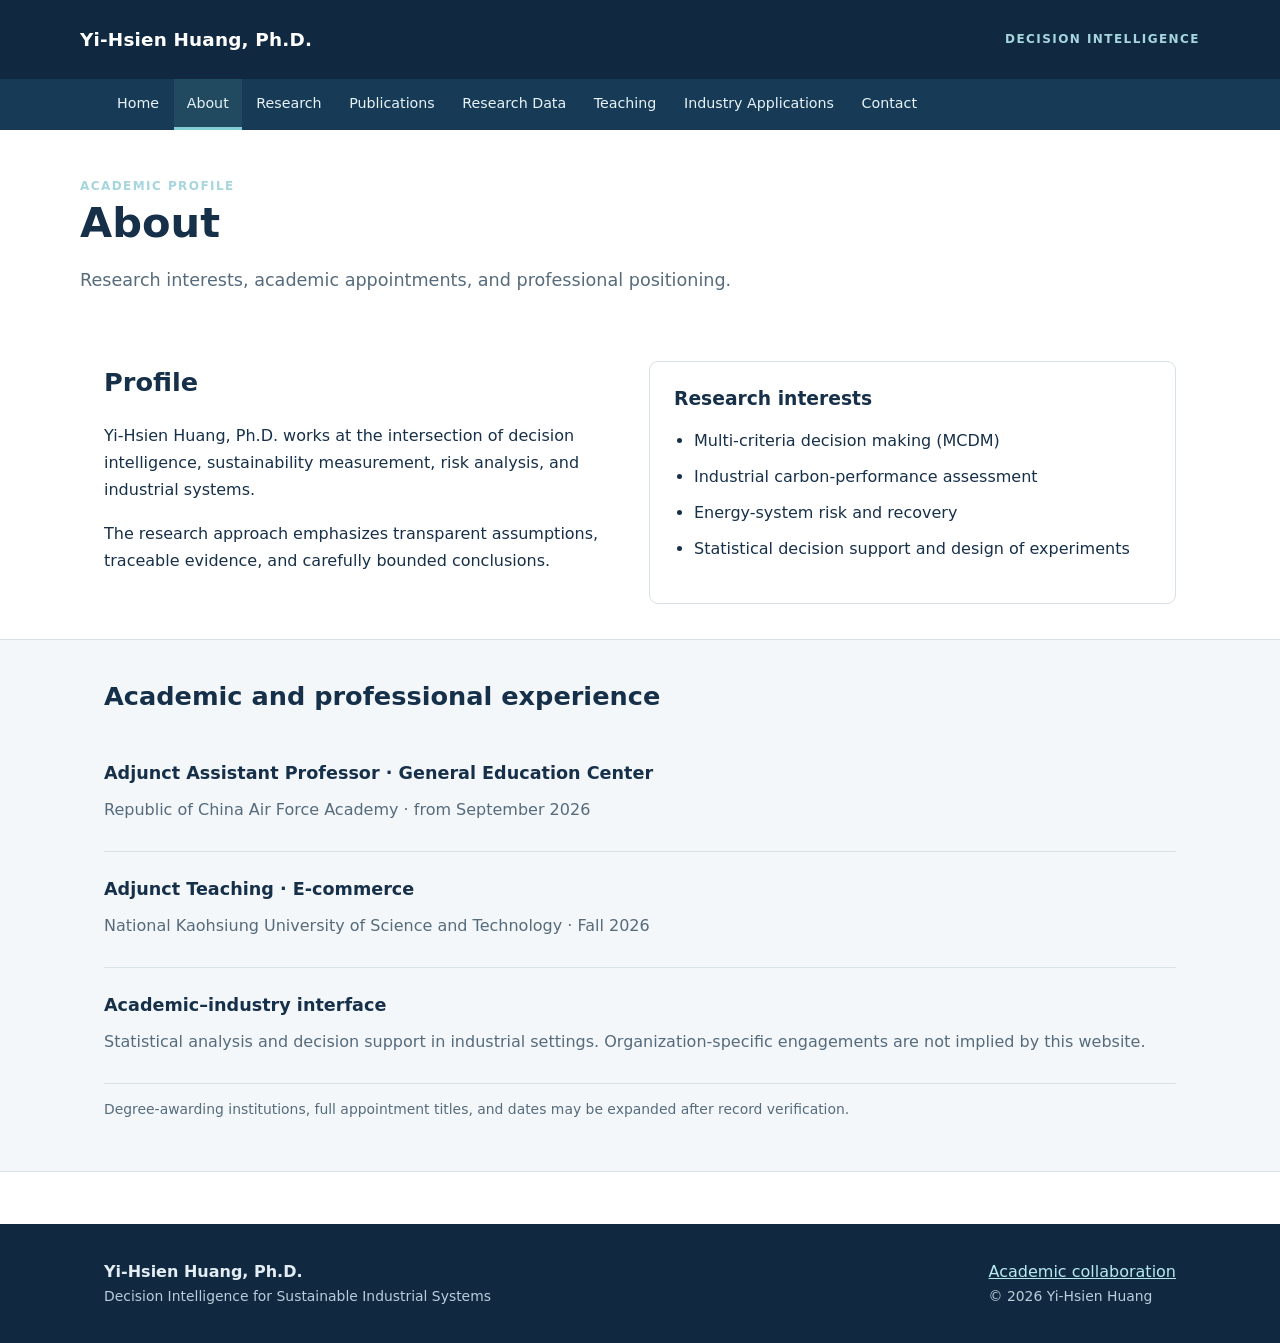
==== about.html @ 8a008fc5 "Upgrade academic website to V2.0" ====
<!doctype html><html lang="en"><head><meta charset="utf-8"><meta name="viewport" content="width=device-width,initial-scale=1"><meta name="description" content="Research interests, academic appointments, and professional positioning."><meta name="author" content="Yi-Hsien Huang"><meta name="color-scheme" content="light"><title>About | Yi-Hsien Huang, Ph.D.</title><link rel="canonical" href="https://huang4343.github.io/about.html"><link rel="stylesheet" href="assets/style.css"><script src="assets/site.js" defer></script></head><body><a class="skip" href="#main">Skip to content</a><header class="site-header"><div class="container header-top"><a class="brand" href="index.html">Yi-Hsien Huang, Ph.D.</a><span class="eyebrow">Decision Intelligence</span></div><nav class="site-nav" aria-label="Main navigation"><div class="container nav-inner"><a href="index.html" >Home</a><a href="about.html" aria-current="page">About</a><a href="research.html" >Research</a><a href="publications.html" >Publications</a><a href="data.html" >Research Data</a><a href="teaching.html" >Teaching</a><a href="industry.html" >Industry Applications</a><a href="contact.html" >Contact</a></div></nav></header><main id="main"><div class="container page-intro"><div class="eyebrow">Academic profile</div><h1>About</h1><p class="lede">Research interests, academic appointments, and professional positioning.</p></div><section class="section"><div class="container"><div class="grid two"><div><h2>Profile</h2><p>Yi-Hsien Huang, Ph.D. works at the intersection of decision intelligence, sustainability measurement, risk analysis, and industrial systems.</p><p>The research approach emphasizes transparent assumptions, traceable evidence, and carefully bounded conclusions.</p></div><div class="card"><h3>Research interests</h3><ul class="list-clean"><li>Multi-criteria decision making (MCDM)</li><li>Industrial carbon-performance assessment</li><li>Energy-system risk and recovery</li><li>Statistical decision support and design of experiments</li></ul></div></div></div></section><section class="section band"><div class="container"><h2>Academic and professional experience</h2><div class="entry"><h3>Adjunct Assistant Professor · General Education Center</h3><p>Republic of China Air Force Academy · from September 2026</p></div><div class="entry"><h3>Adjunct Teaching · E-commerce</h3><p>National Kaohsiung University of Science and Technology · Fall 2026</p></div><div class="entry"><h3>Academic–industry interface</h3><p>Statistical analysis and decision support in industrial settings. Organization-specific engagements are not implied by this website.</p></div><p class="small">Degree-awarding institutions, full appointment titles, and dates may be expanded after record verification.</p></div></section></main><footer class="footer"><div class="container footer-row"><div><strong>Yi-Hsien Huang, Ph.D.</strong><div class="small">Decision Intelligence for Sustainable Industrial Systems</div></div><div><a href="contact.html">Academic collaboration</a><div class="small">© <span data-year>2026</span> Yi-Hsien Huang</div></div></div></footer></body></html>
---- assets/style.css ----
:root{--ink:#17304a;--muted:#566b7c;--navy:#102941;--accent:#087c8c;--border:#d7e1e8;--paper:#fff;--soft:#f3f7fa;--focus:#ffbf47}*{box-sizing:border-box}html{scroll-behavior:smooth}body{margin:0;font:16px/1.7 system-ui,-apple-system,"Segoe UI",Arial,sans-serif;color:var(--ink);background:var(--paper)}a{color:#086879}a:hover{text-decoration-thickness:2px}a:focus-visible,button:focus-visible{outline:3px solid var(--focus);outline-offset:3px}.skip{position:absolute;left:-999px;top:10px;background:#fff;padding:.6rem;z-index:9}.skip:focus{left:10px}.container{max-width:1120px;margin:auto;padding:0 24px}.site-header{background:var(--navy);color:white}.header-top{display:flex;justify-content:space-between;align-items:center;gap:1rem;padding:24px 0}.brand{font-weight:750;letter-spacing:.01em;color:#fff;text-decoration:none;font-size:1.15rem}.eyebrow{color:#a6d6dd;letter-spacing:.12em;text-transform:uppercase;font-size:.75rem;font-weight:750}.site-nav{background:#173b56}.nav-inner{display:flex;gap:.1rem;flex-wrap:wrap}.site-nav a{display:inline-block;color:#e8f3f8;text-decoration:none;padding:12px 13px;font-size:.89rem;border-bottom:3px solid transparent}.site-nav a:hover,.site-nav a[aria-current=page]{border-bottom-color:#82ced2;background:#214960}.hero{background:linear-gradient(115deg,#102941,#1c4762);color:#fff;padding:72px 0 68px}.hero h1{font-size:clamp(2rem,4.2vw,3.6rem);line-height:1.14;margin:12px 0 22px;max-width:820px}.hero p{max-width:700px;color:#d5e7f1;font-size:1.16rem}.btn{display:inline-block;background:#fff;color:#10364a;border-radius:5px;padding:10px 17px;font-weight:700;text-decoration:none;margin:14px 10px 0 0}.btn.alt{background:transparent;border:1px solid #b2d4de;color:#fff}.page-intro{padding:46px 0 12px}.page-intro h1{font-size:clamp(1.9rem,3.6vw,2.6rem);line-height:1.24;margin:0 0 10px}.lede{font-size:1.1rem;color:var(--muted);max-width:800px}main{min-height:56vh}.section{padding:35px 0}.section h2{font-size:1.6rem;margin:0 0 18px}.grid{display:grid;grid-template-columns:repeat(3,minmax(0,1fr));gap:18px}.grid.two{grid-template-columns:repeat(2,minmax(0,1fr))}.card{border:1px solid var(--border);border-radius:9px;padding:24px;background:#fff}.card h3{margin:0 0 10px;line-height:1.35}.card p{margin:.4rem 0;color:var(--muted)}.tag{display:inline-block;background:#e8f3f5;color:#195566;border-radius:99px;padding:3px 10px;font-size:.76rem;font-weight:700;margin:5px 5px 5px 0}.note{padding:18px 22px;background:var(--soft);border-left:4px solid var(--accent);margin:20px 0}.band{background:var(--soft);border-top:1px solid var(--border);border-bottom:1px solid var(--border)}.entry{border-bottom:1px solid var(--border);padding:23px 0}.entry:first-child{padding-top:0}.entry h3{margin:0 0 7px;font-size:1.1rem}.entry p{margin:5px 0;color:var(--muted)}.meta{font-size:.91rem;color:var(--muted)}.list-clean{padding-left:20px}.list-clean li{margin-bottom:9px}.footer{background:var(--navy);color:#e3edf3;padding:34px 0;margin-top:52px}.footer a{color:#b6e9ee}.footer-row{display:flex;justify-content:space-between;gap:20px;flex-wrap:wrap}.small{font-size:.87rem;color:var(--muted)}.footer .small{color:#b9cedb}.pill{display:inline-block;font-size:.75rem;text-transform:uppercase;letter-spacing:.05em;color:#266173;border:1px solid #a4cbd1;padding:2px 8px;border-radius:5px;margin-bottom:8px}.filters{display:flex;flex-wrap:wrap;gap:8px;margin:15px 0 25px}.filters button{border:1px solid #b7c9d1;background:#fff;color:#16435c;border-radius:6px;padding:8px 14px;cursor:pointer;font:inherit}.filters button[aria-pressed=true]{background:#153e55;color:#fff}.muted{color:var(--muted)}@media(max-width:800px){.grid,.grid.two{grid-template-columns:1fr 1fr}.hero{padding:45px 0}}@media(max-width:600px){.grid,.grid.two{grid-template-columns:1fr}.container{padding:0 18px}.site-nav a{padding:10px 9px;font-size:.83rem}.header-top{padding:18px 0}.section{padding:27px 0}.card{padding:19px}}
@media(prefers-reduced-motion:reduce){html{scroll-behavior:auto}}
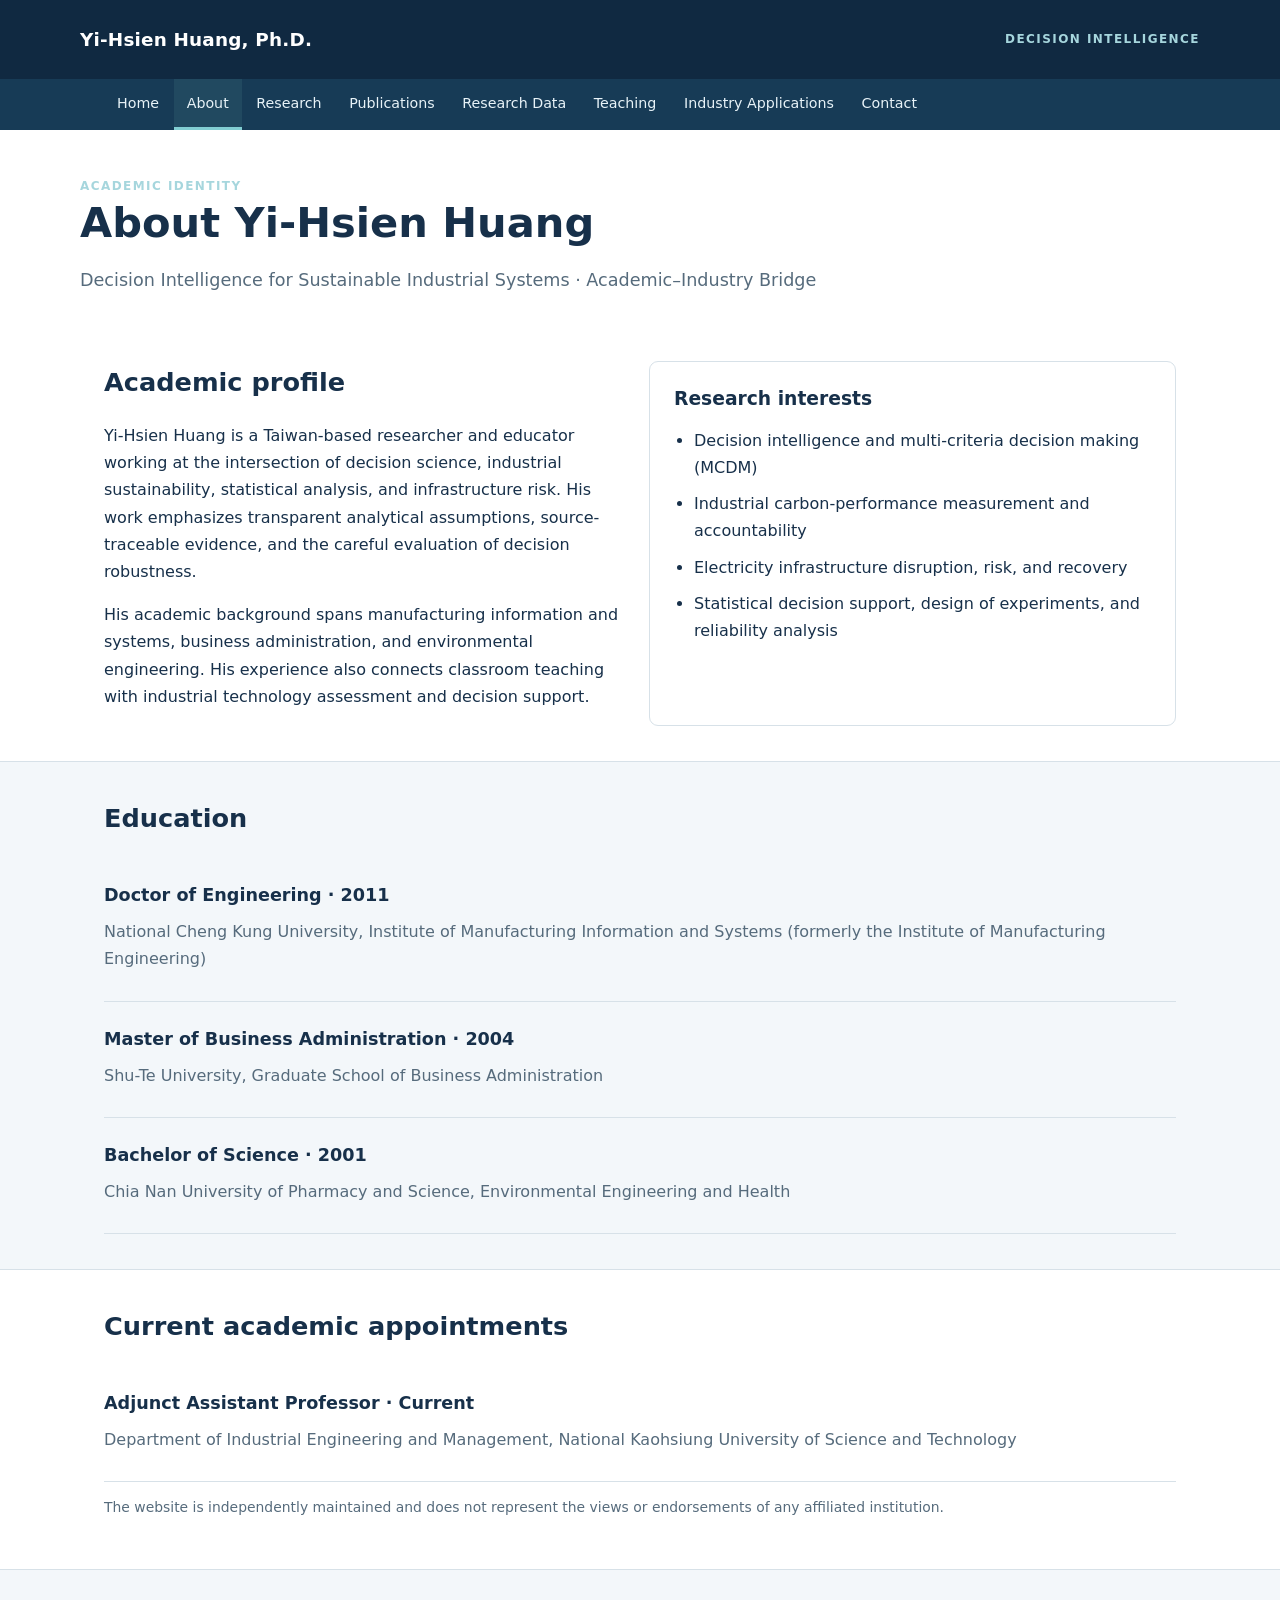
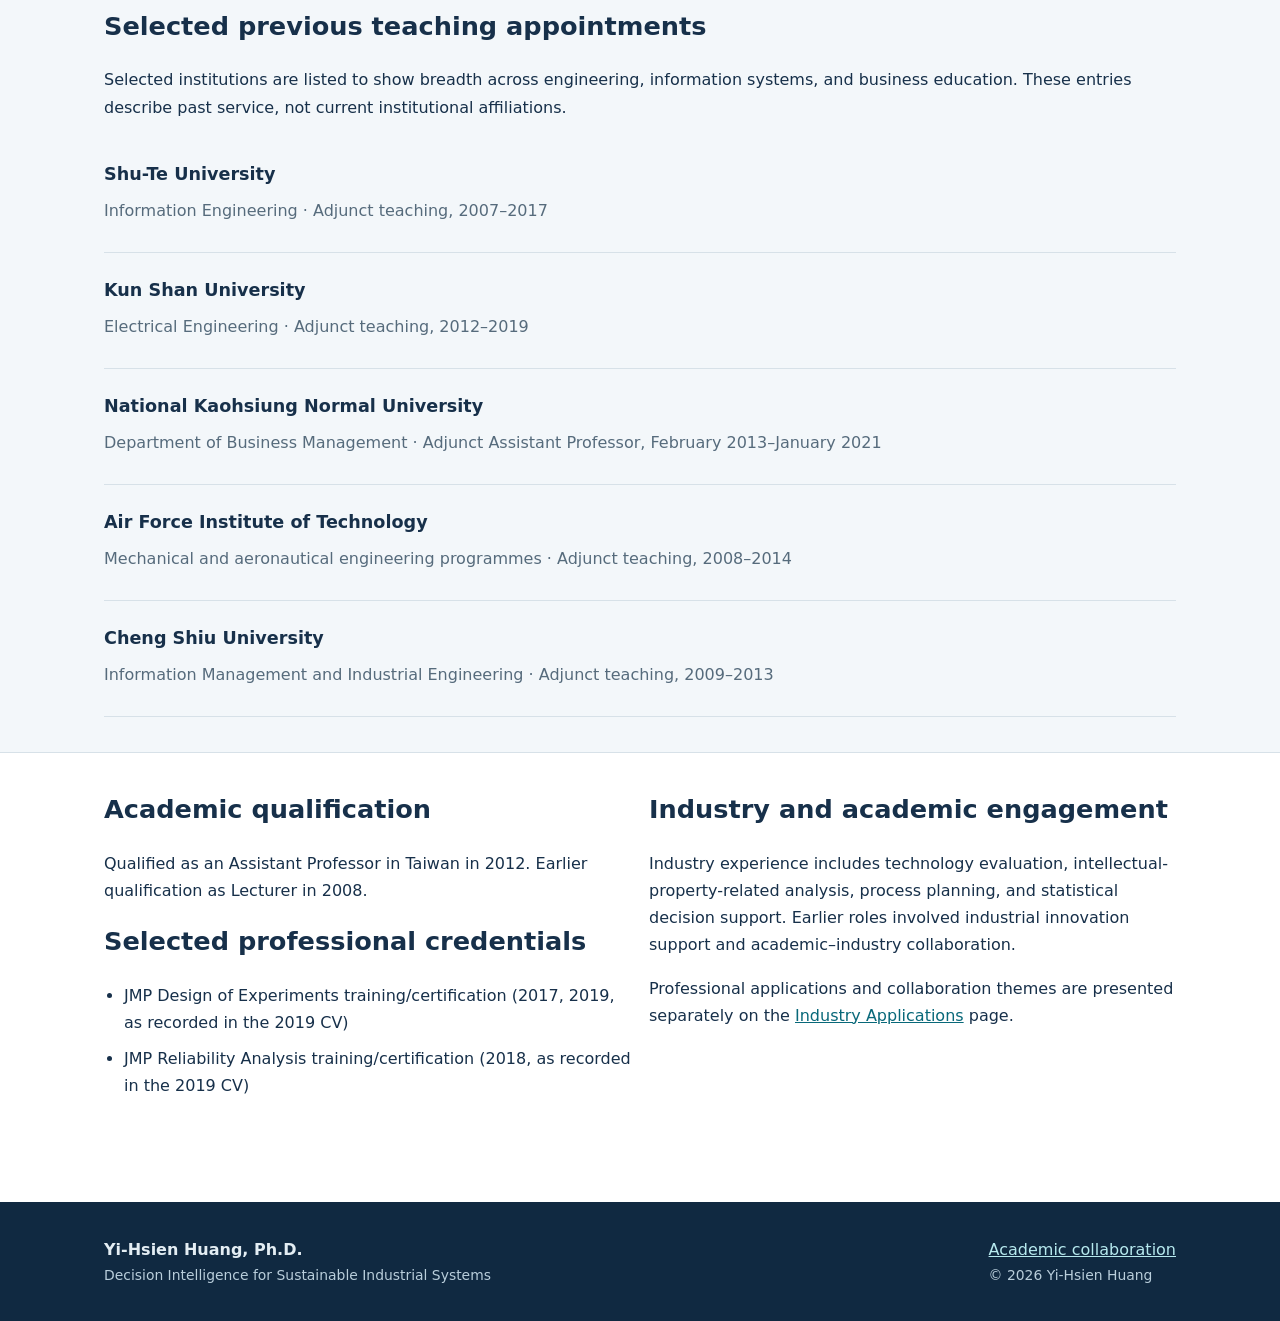
==== commit 98e087c7: "Update academic profile and teaching V2.1A" ====
--- a/about.html
+++ b/about.html
@@ -1 +1,52 @@
-<!doctype html><html lang="en"><head><meta charset="utf-8"><meta name="viewport" content="width=device-width,initial-scale=1"><meta name="description" content="Research interests, academic appointments, and professional positioning."><meta name="author" content="Yi-Hsien Huang"><meta name="color-scheme" content="light"><title>About | Yi-Hsien Huang, Ph.D.</title><link rel="canonical" href="https://huang4343.github.io/about.html"><link rel="stylesheet" href="assets/style.css"><script src="assets/site.js" defer></script></head><body><a class="skip" href="#main">Skip to content</a><header class="site-header"><div class="container header-top"><a class="brand" href="index.html">Yi-Hsien Huang, Ph.D.</a><span class="eyebrow">Decision Intelligence</span></div><nav class="site-nav" aria-label="Main navigation"><div class="container nav-inner"><a href="index.html" >Home</a><a href="about.html" aria-current="page">About</a><a href="research.html" >Research</a><a href="publications.html" >Publications</a><a href="data.html" >Research Data</a><a href="teaching.html" >Teaching</a><a href="industry.html" >Industry Applications</a><a href="contact.html" >Contact</a></div></nav></header><main id="main"><div class="container page-intro"><div class="eyebrow">Academic profile</div><h1>About</h1><p class="lede">Research interests, academic appointments, and professional positioning.</p></div><section class="section"><div class="container"><div class="grid two"><div><h2>Profile</h2><p>Yi-Hsien Huang, Ph.D. works at the intersection of decision intelligence, sustainability measurement, risk analysis, and industrial systems.</p><p>The research approach emphasizes transparent assumptions, traceable evidence, and carefully bounded conclusions.</p></div><div class="card"><h3>Research interests</h3><ul class="list-clean"><li>Multi-criteria decision making (MCDM)</li><li>Industrial carbon-performance assessment</li><li>Energy-system risk and recovery</li><li>Statistical decision support and design of experiments</li></ul></div></div></div></section><section class="section band"><div class="container"><h2>Academic and professional experience</h2><div class="entry"><h3>Adjunct Assistant Professor · General Education Center</h3><p>Republic of China Air Force Academy · from September 2026</p></div><div class="entry"><h3>Adjunct Teaching · E-commerce</h3><p>National Kaohsiung University of Science and Technology · Fall 2026</p></div><div class="entry"><h3>Academic–industry interface</h3><p>Statistical analysis and decision support in industrial settings. Organization-specific engagements are not implied by this website.</p></div><p class="small">Degree-awarding institutions, full appointment titles, and dates may be expanded after record verification.</p></div></section></main><footer class="footer"><div class="container footer-row"><div><strong>Yi-Hsien Huang, Ph.D.</strong><div class="small">Decision Intelligence for Sustainable Industrial Systems</div></div><div><a href="contact.html">Academic collaboration</a><div class="small">© <span data-year>2026</span> Yi-Hsien Huang</div></div></div></footer></body></html>+<!doctype html>
+<html lang="en">
+<head>
+<meta charset="utf-8"><meta name="viewport" content="width=device-width, initial-scale=1">
+<meta name="description" content="Yi-Hsien Huang, Ph.D.: academic identity, education, selected teaching appointments, and industry-connected decision research.">
+<meta name="author" content="Yi-Hsien Huang"><meta name="color-scheme" content="light">
+<title>About | Yi-Hsien Huang, Ph.D.</title>
+<link rel="canonical" href="https://huang4343.github.io/about.html">
+<link rel="stylesheet" href="assets/style.css"><script src="assets/site.js" defer></script>
+</head>
+<body>
+<a class="skip" href="#main">Skip to content</a>
+<header class="site-header"><div class="container header-top"><a class="brand" href="index.html">Yi-Hsien Huang, Ph.D.</a><span class="eyebrow">Decision Intelligence</span></div>
+<nav class="site-nav" aria-label="Main navigation"><div class="container nav-inner">
+<a href="index.html">Home</a><a href="about.html" aria-current="page">About</a><a href="research.html">Research</a><a href="publications.html">Publications</a><a href="data.html">Research Data</a><a href="teaching.html">Teaching</a><a href="industry.html">Industry Applications</a><a href="contact.html">Contact</a>
+</div></nav></header>
+<main id="main">
+<div class="container page-intro"><div class="eyebrow">Academic identity</div><h1>About Yi-Hsien Huang</h1><p class="lede">Decision Intelligence for Sustainable Industrial Systems · Academic–Industry Bridge</p></div>
+<section class="section"><div class="container grid two"><div>
+<h2>Academic profile</h2>
+<p>Yi-Hsien Huang is a Taiwan-based researcher and educator working at the intersection of decision science, industrial sustainability, statistical analysis, and infrastructure risk. His work emphasizes transparent analytical assumptions, source-traceable evidence, and the careful evaluation of decision robustness.</p>
+<p>His academic background spans manufacturing information and systems, business administration, and environmental engineering. His experience also connects classroom teaching with industrial technology assessment and decision support.</p>
+</div><div class="card"><h3>Research interests</h3><ul class="list-clean">
+<li>Decision intelligence and multi-criteria decision making (MCDM)</li>
+<li>Industrial carbon-performance measurement and accountability</li>
+<li>Electricity infrastructure disruption, risk, and recovery</li>
+<li>Statistical decision support, design of experiments, and reliability analysis</li>
+</ul></div></div></section>
+<section class="section band"><div class="container"><h2>Education</h2>
+<div class="entry"><h3>Doctor of Engineering · 2011</h3><p>National Cheng Kung University, Institute of Manufacturing Information and Systems (formerly the Institute of Manufacturing Engineering)</p></div>
+<div class="entry"><h3>Master of Business Administration · 2004</h3><p>Shu-Te University, Graduate School of Business Administration</p></div>
+<div class="entry"><h3>Bachelor of Science · 2001</h3><p>Chia Nan University of Pharmacy and Science, Environmental Engineering and Health</p></div>
+</div></section>
+<section class="section"><div class="container"><h2>Current academic appointments</h2>
+<div class="entry"><h3>Adjunct Assistant Professor · Current</h3><p>Department of Industrial Engineering and Management, National Kaohsiung University of Science and Technology</p></div>
+<p class="small">The website is independently maintained and does not represent the views or endorsements of any affiliated institution.</p>
+</div></section>
+<section class="section band"><div class="container"><h2>Selected previous teaching appointments</h2>
+<p>Selected institutions are listed to show breadth across engineering, information systems, and business education. These entries describe past service, not current institutional affiliations.</p>
+<div class="entry"><h3>Shu-Te University</h3><p>Information Engineering · Adjunct teaching, 2007–2017</p></div>
+<div class="entry"><h3>Kun Shan University</h3><p>Electrical Engineering · Adjunct teaching, 2012–2019</p></div>
+<div class="entry"><h3>National Kaohsiung Normal University</h3><p>Department of Business Management · Adjunct Assistant Professor, February 2013–January 2021</p></div>
+<div class="entry"><h3>Air Force Institute of Technology</h3><p>Mechanical and aeronautical engineering programmes · Adjunct teaching, 2008–2014</p></div>
+<div class="entry"><h3>Cheng Shiu University</h3><p>Information Management and Industrial Engineering · Adjunct teaching, 2009–2013</p></div>
+</div></section>
+<section class="section"><div class="container grid two"><div>
+<h2>Academic qualification</h2><p>Qualified as an Assistant Professor in Taiwan in 2012. Earlier qualification as Lecturer in 2008.</p>
+<h2>Selected professional credentials</h2><ul class="list-clean"><li>JMP Design of Experiments training/certification (2017, 2019, as recorded in the 2019 CV)</li><li>JMP Reliability Analysis training/certification (2018, as recorded in the 2019 CV)</li></ul>
+</div><div><h2>Industry and academic engagement</h2><p>Industry experience includes technology evaluation, intellectual-property-related analysis, process planning, and statistical decision support. Earlier roles involved industrial innovation support and academic–industry collaboration.</p><p>Professional applications and collaboration themes are presented separately on the <a href="industry.html">Industry Applications</a> page.</p></div></div></section>
+</main>
+<footer class="footer"><div class="container footer-row"><div><strong>Yi-Hsien Huang, Ph.D.</strong><div class="small">Decision Intelligence for Sustainable Industrial Systems</div></div><div><a href="contact.html">Academic collaboration</a><div class="small">© <span data-year>2026</span> Yi-Hsien Huang</div></div></div></footer>
+</body></html>
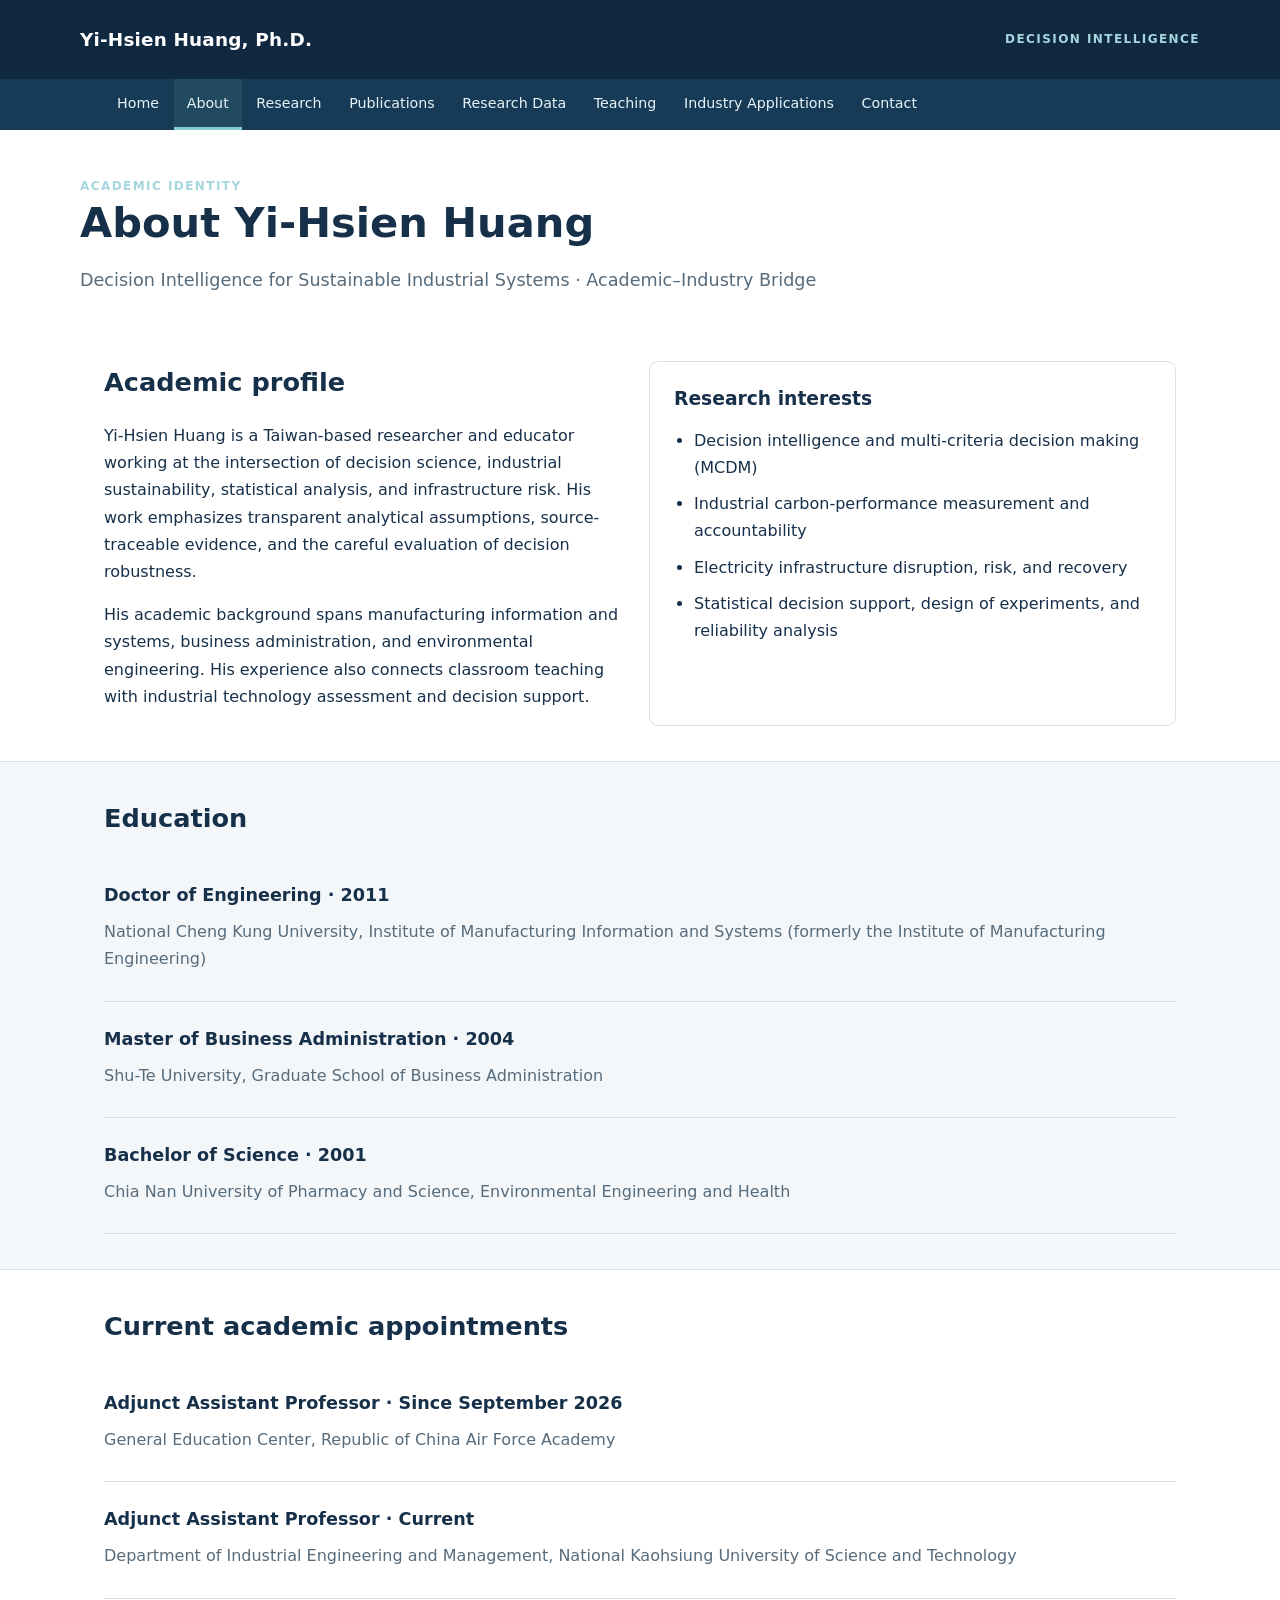
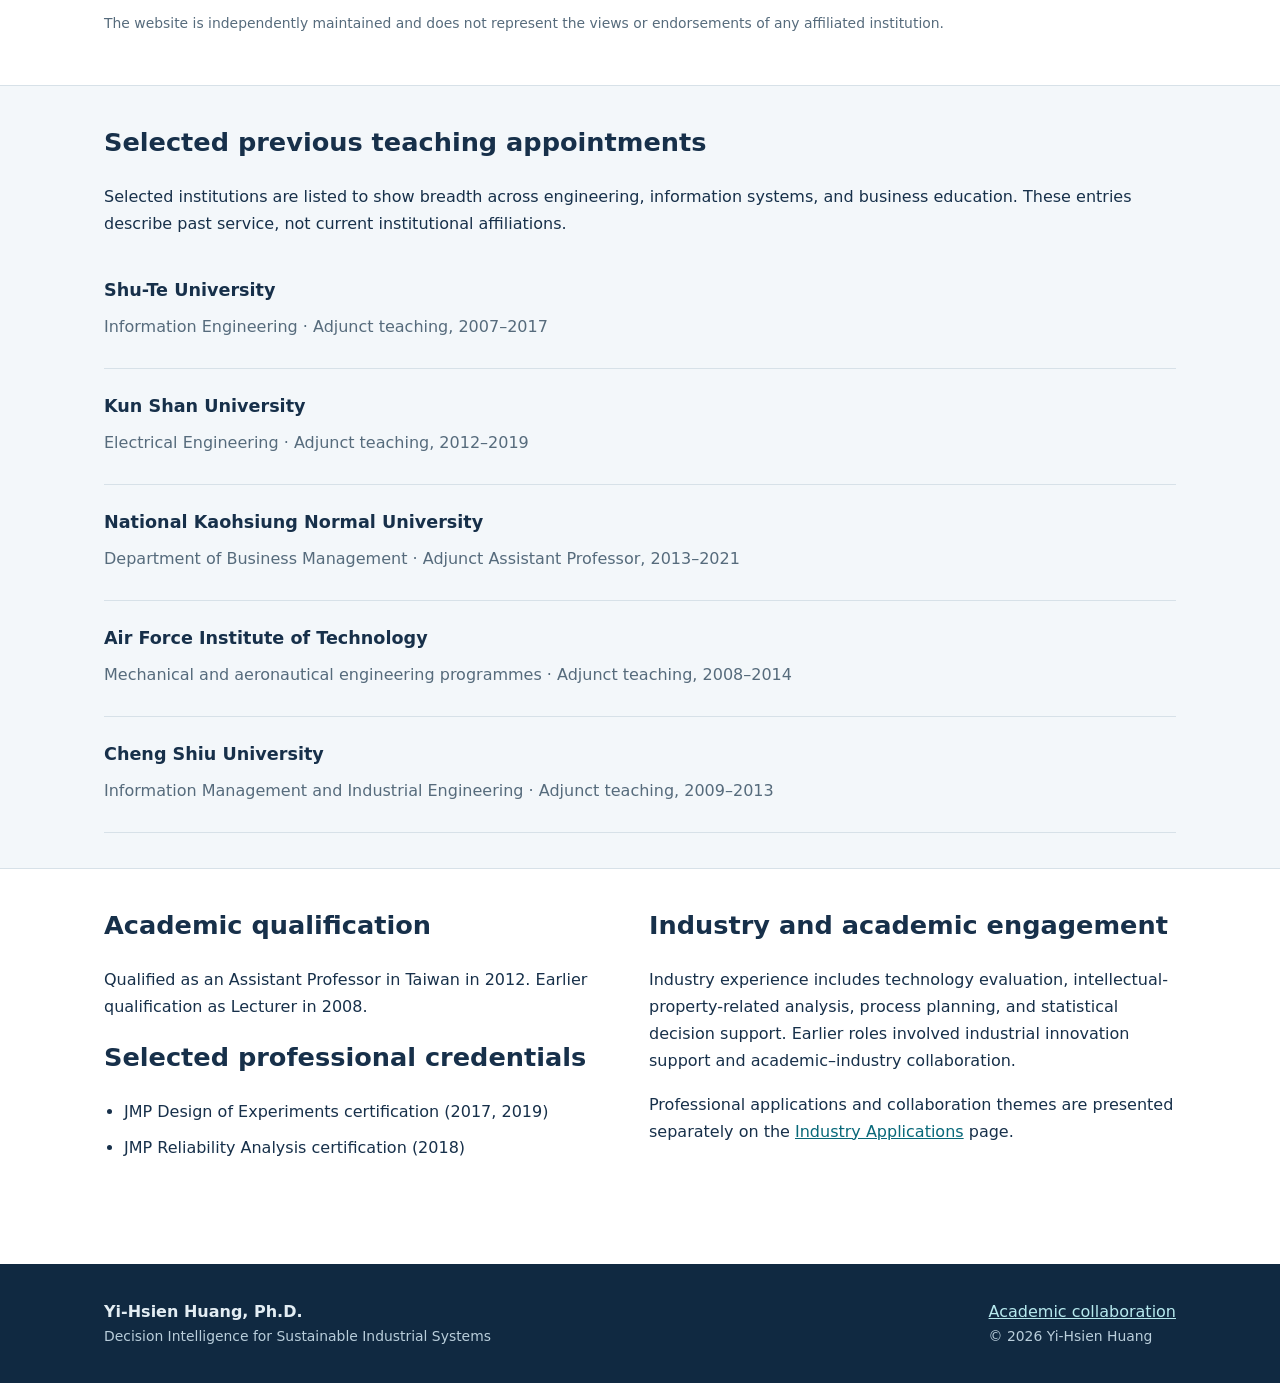
==== commit 6c2d63c6: "Refine academic profile and credentials" ====
--- a/about.html
+++ b/about.html
@@ -32,6 +32,7 @@
 <div class="entry"><h3>Bachelor of Science · 2001</h3><p>Chia Nan University of Pharmacy and Science, Environmental Engineering and Health</p></div>
 </div></section>
 <section class="section"><div class="container"><h2>Current academic appointments</h2>
+<div class="entry"><h3>Adjunct Assistant Professor · Since September 2026</h3><p>General Education Center, Republic of China Air Force Academy</p></div>
 <div class="entry"><h3>Adjunct Assistant Professor · Current</h3><p>Department of Industrial Engineering and Management, National Kaohsiung University of Science and Technology</p></div>
 <p class="small">The website is independently maintained and does not represent the views or endorsements of any affiliated institution.</p>
 </div></section>
@@ -39,13 +40,13 @@
 <p>Selected institutions are listed to show breadth across engineering, information systems, and business education. These entries describe past service, not current institutional affiliations.</p>
 <div class="entry"><h3>Shu-Te University</h3><p>Information Engineering · Adjunct teaching, 2007–2017</p></div>
 <div class="entry"><h3>Kun Shan University</h3><p>Electrical Engineering · Adjunct teaching, 2012–2019</p></div>
-<div class="entry"><h3>National Kaohsiung Normal University</h3><p>Department of Business Management · Adjunct Assistant Professor, February 2013–January 2021</p></div>
+<div class="entry"><h3>National Kaohsiung Normal University</h3><p>Department of Business Management · Adjunct Assistant Professor, 2013–2021</p></div>
 <div class="entry"><h3>Air Force Institute of Technology</h3><p>Mechanical and aeronautical engineering programmes · Adjunct teaching, 2008–2014</p></div>
 <div class="entry"><h3>Cheng Shiu University</h3><p>Information Management and Industrial Engineering · Adjunct teaching, 2009–2013</p></div>
 </div></section>
 <section class="section"><div class="container grid two"><div>
 <h2>Academic qualification</h2><p>Qualified as an Assistant Professor in Taiwan in 2012. Earlier qualification as Lecturer in 2008.</p>
-<h2>Selected professional credentials</h2><ul class="list-clean"><li>JMP Design of Experiments training/certification (2017, 2019, as recorded in the 2019 CV)</li><li>JMP Reliability Analysis training/certification (2018, as recorded in the 2019 CV)</li></ul>
+<h2>Selected professional credentials</h2><ul class="list-clean"><li>JMP Design of Experiments certification (2017, 2019)</li><li>JMP Reliability Analysis certification (2018)</li></ul>
 </div><div><h2>Industry and academic engagement</h2><p>Industry experience includes technology evaluation, intellectual-property-related analysis, process planning, and statistical decision support. Earlier roles involved industrial innovation support and academic–industry collaboration.</p><p>Professional applications and collaboration themes are presented separately on the <a href="industry.html">Industry Applications</a> page.</p></div></div></section>
 </main>
 <footer class="footer"><div class="container footer-row"><div><strong>Yi-Hsien Huang, Ph.D.</strong><div class="small">Decision Intelligence for Sustainable Industrial Systems</div></div><div><a href="contact.html">Academic collaboration</a><div class="small">© <span data-year>2026</span> Yi-Hsien Huang</div></div></div></footer>
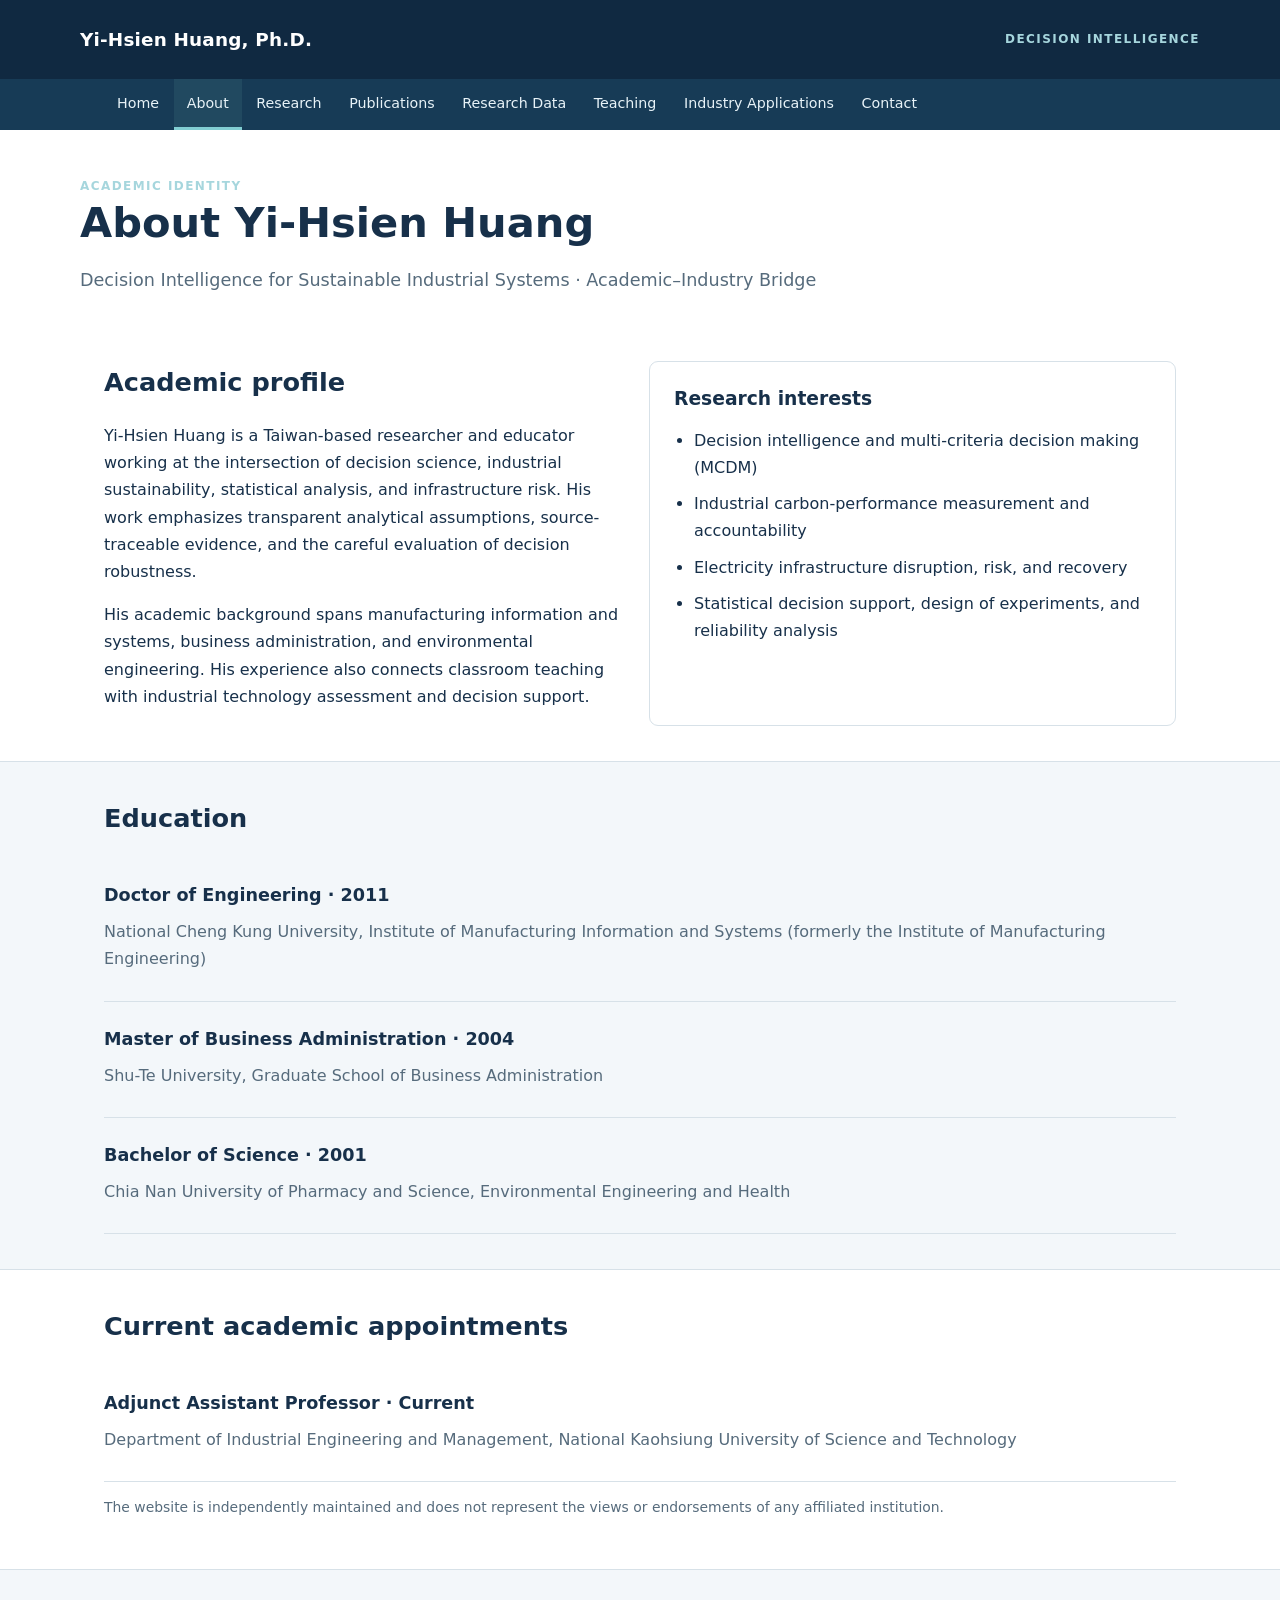
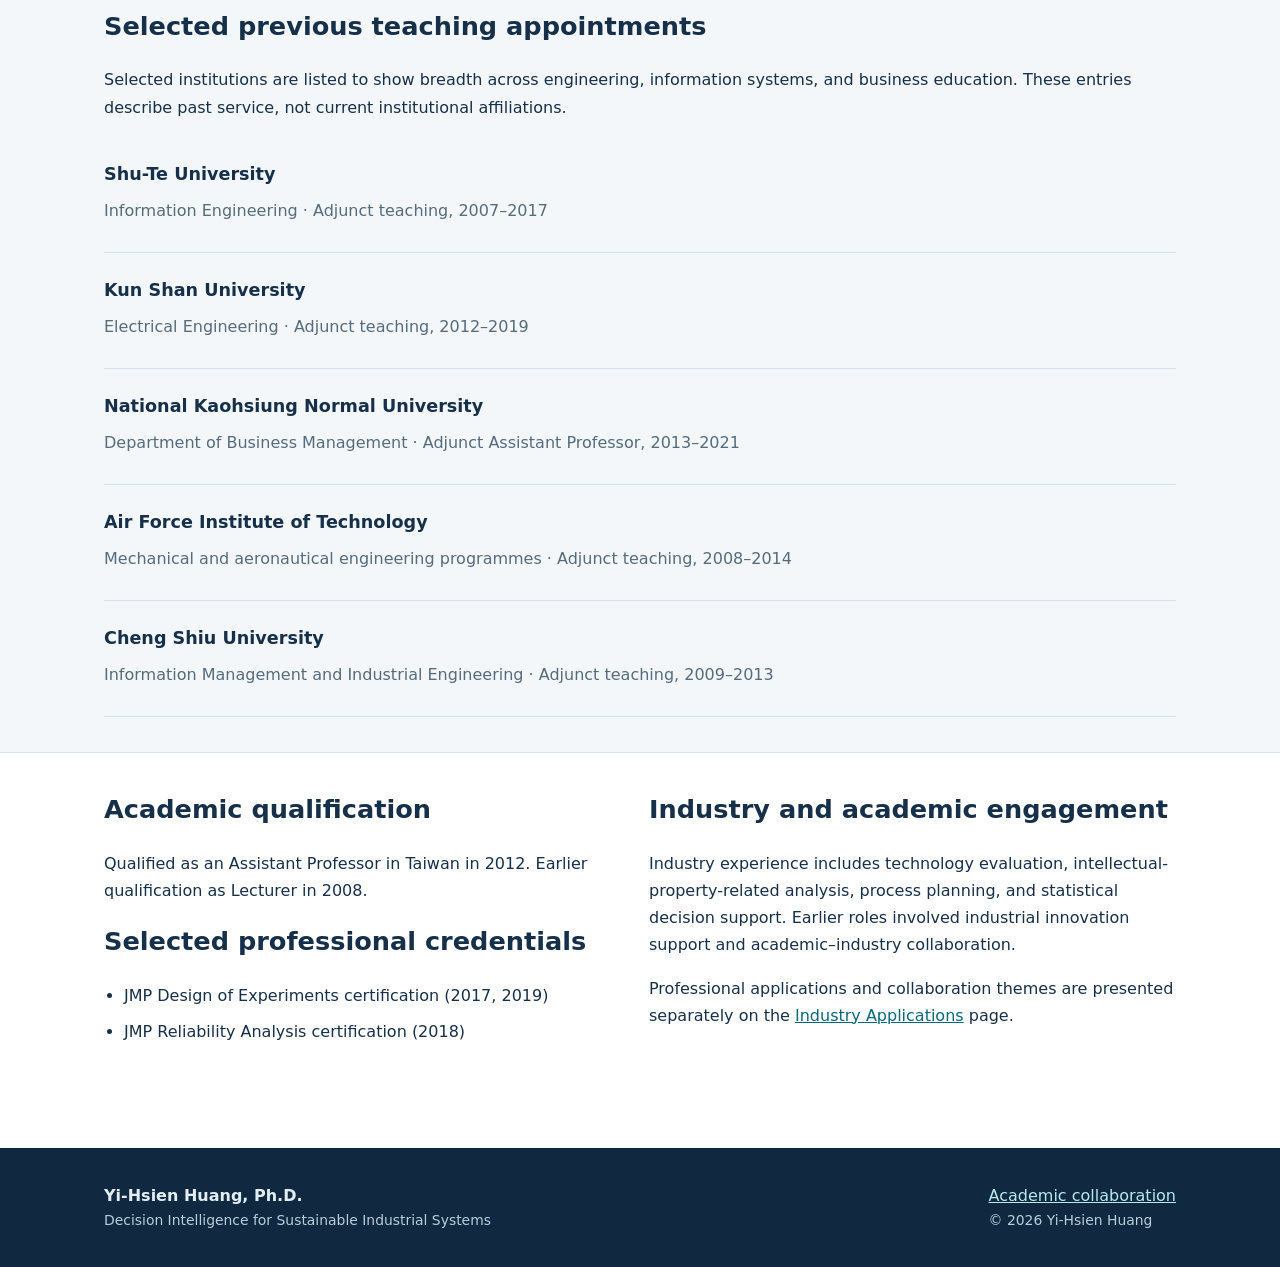
==== commit a0e4bd26: "Remove deferred academic appointment from About" ====
--- a/about.html
+++ b/about.html
@@ -32,7 +32,6 @@
 <div class="entry"><h3>Bachelor of Science · 2001</h3><p>Chia Nan University of Pharmacy and Science, Environmental Engineering and Health</p></div>
 </div></section>
 <section class="section"><div class="container"><h2>Current academic appointments</h2>
-<div class="entry"><h3>Adjunct Assistant Professor · Since September 2026</h3><p>General Education Center, Republic of China Air Force Academy</p></div>
 <div class="entry"><h3>Adjunct Assistant Professor · Current</h3><p>Department of Industrial Engineering and Management, National Kaohsiung University of Science and Technology</p></div>
 <p class="small">The website is independently maintained and does not represent the views or endorsements of any affiliated institution.</p>
 </div></section>
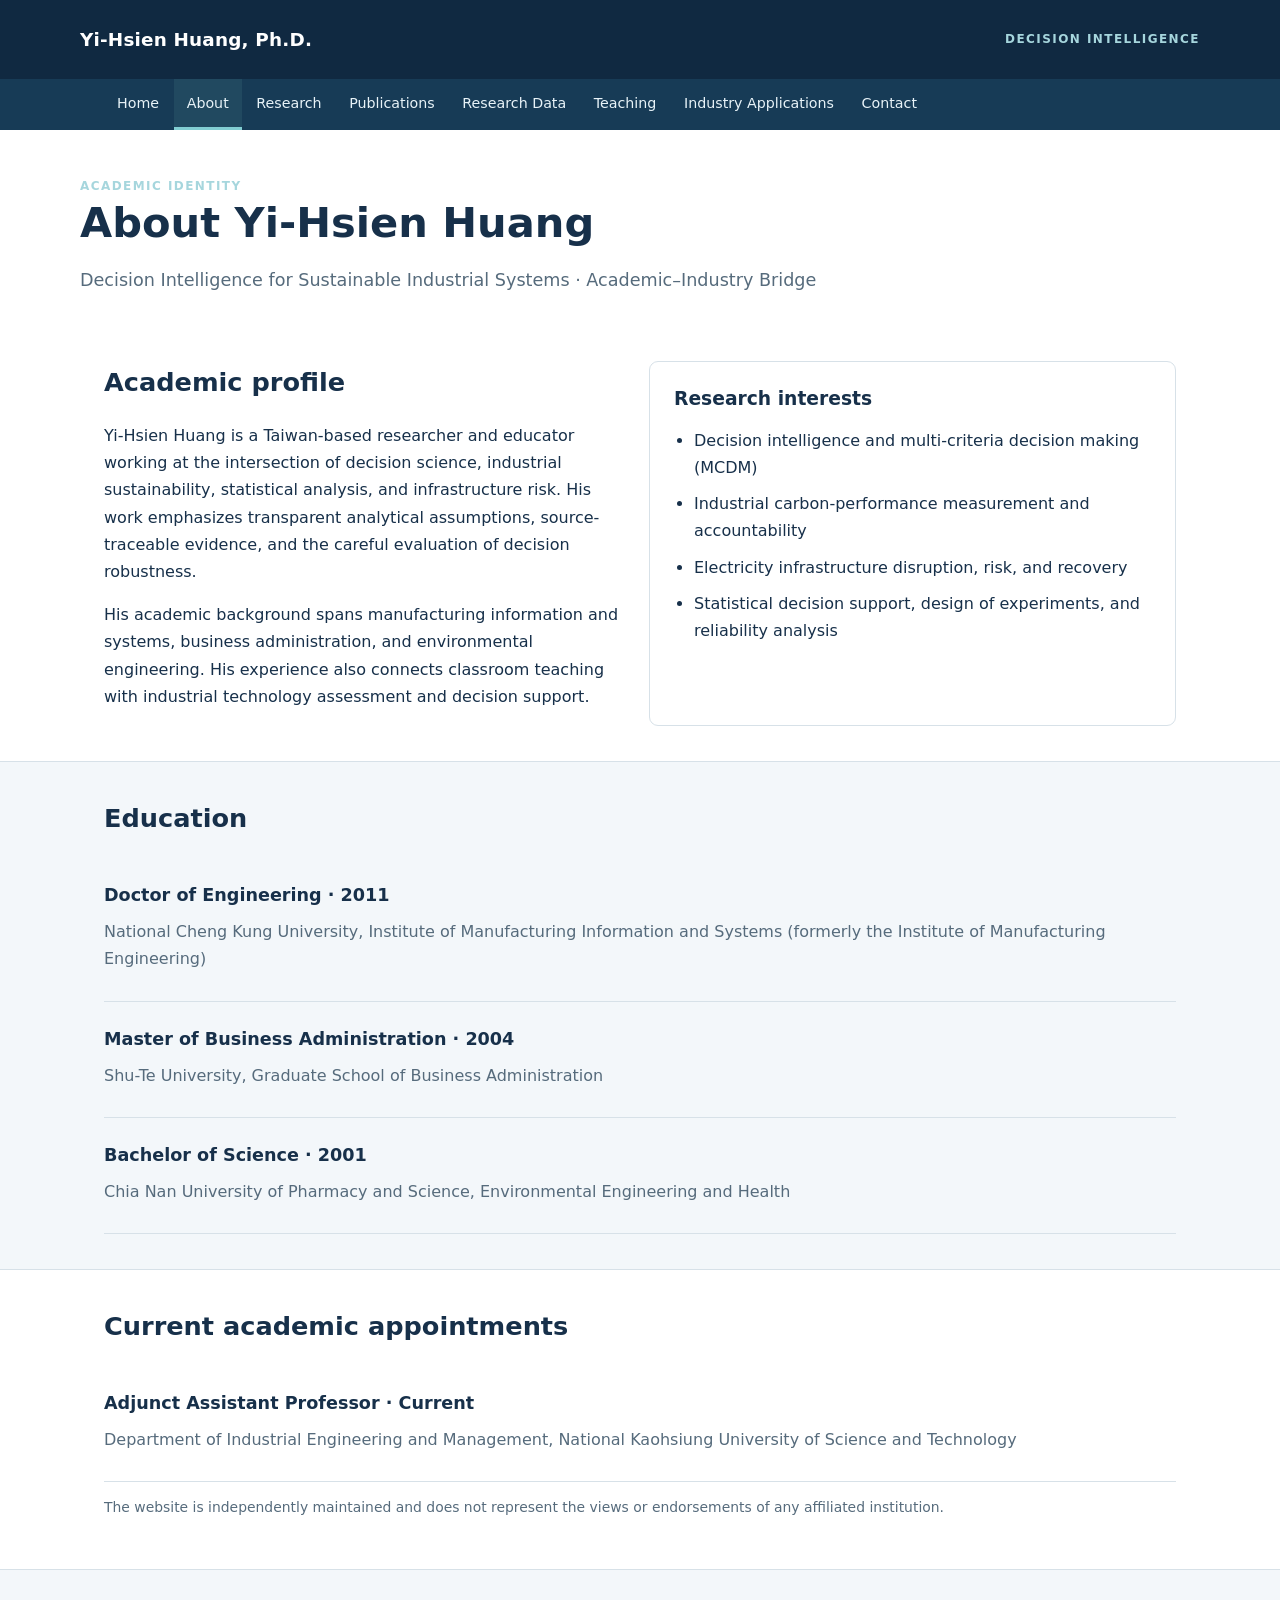
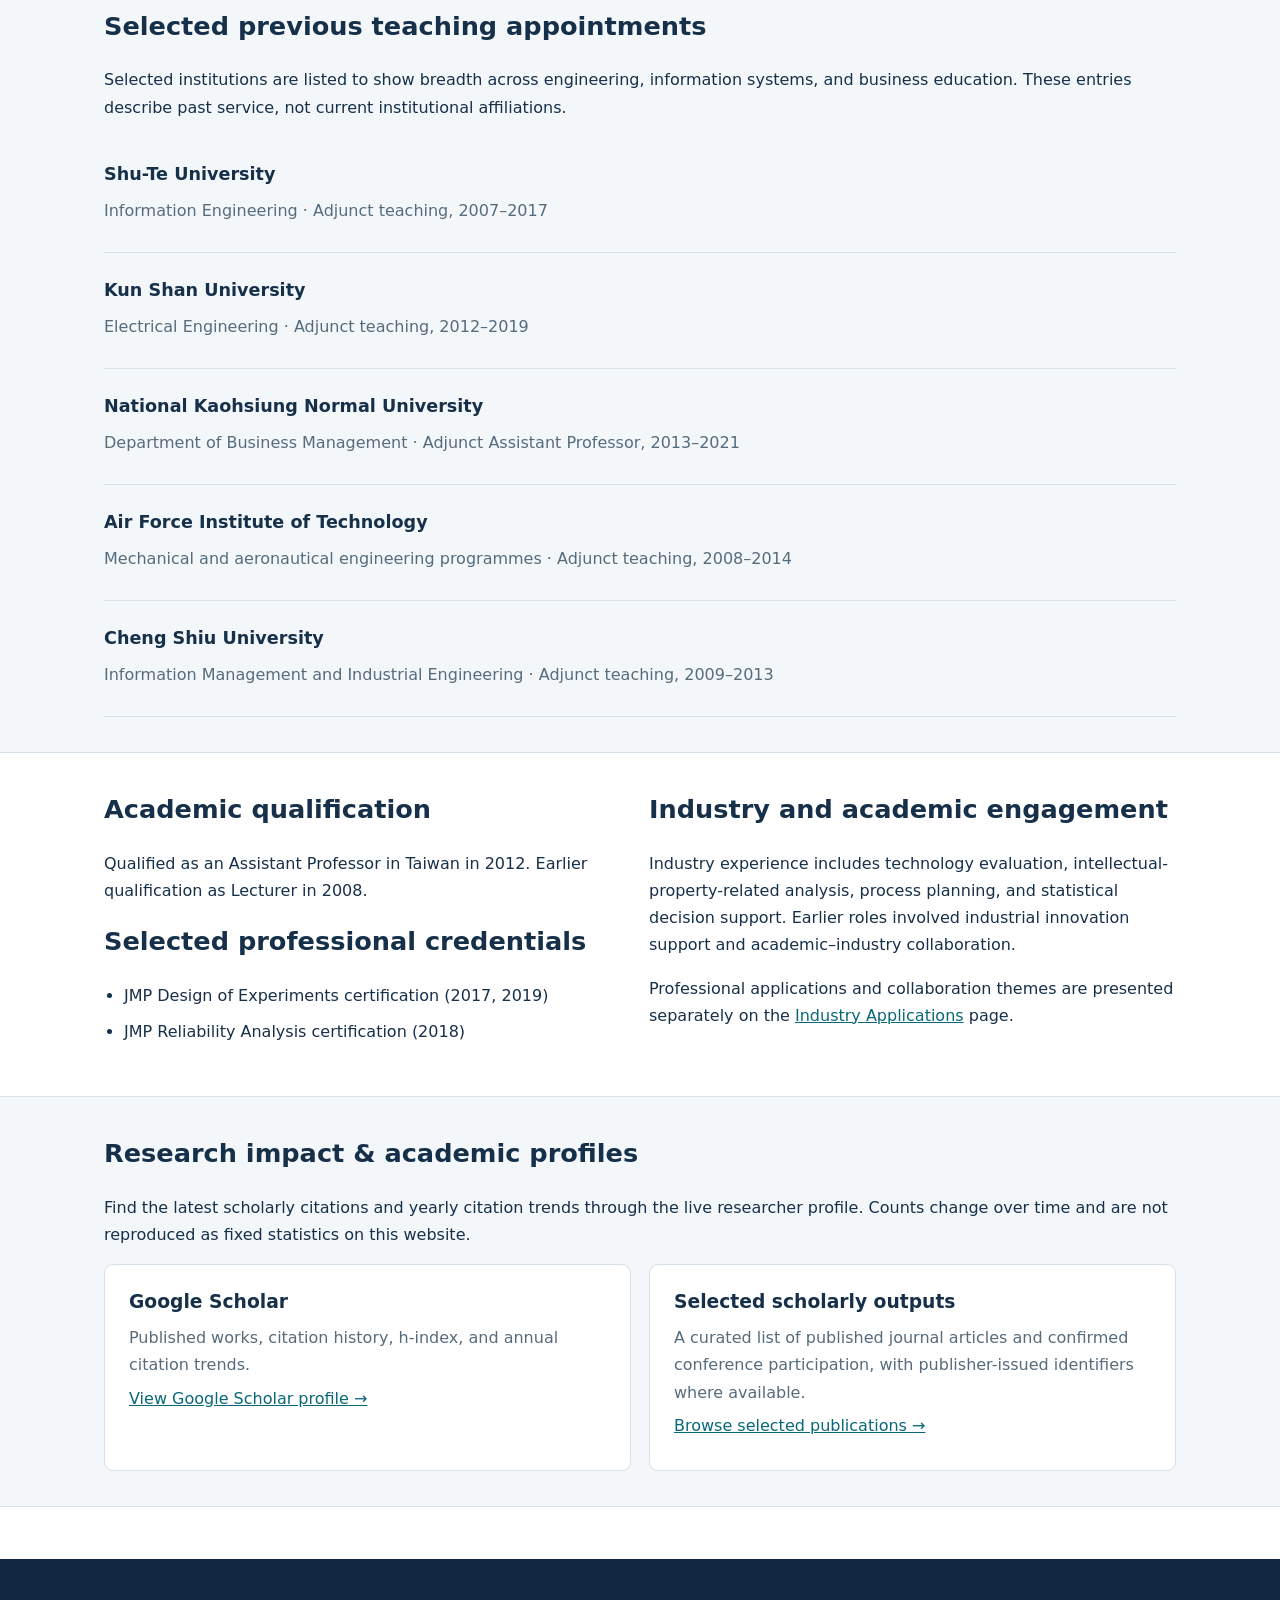
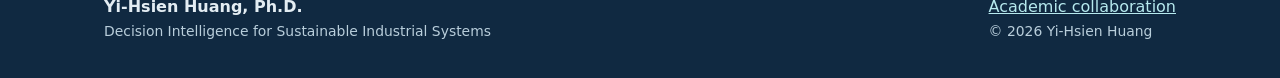
==== commit 1c53453b: "+academic profile links &update research data V2.2" ====
--- a/about.html
+++ b/about.html
@@ -47,6 +47,18 @@
 <h2>Academic qualification</h2><p>Qualified as an Assistant Professor in Taiwan in 2012. Earlier qualification as Lecturer in 2008.</p>
 <h2>Selected professional credentials</h2><ul class="list-clean"><li>JMP Design of Experiments certification (2017, 2019)</li><li>JMP Reliability Analysis certification (2018)</li></ul>
 </div><div><h2>Industry and academic engagement</h2><p>Industry experience includes technology evaluation, intellectual-property-related analysis, process planning, and statistical decision support. Earlier roles involved industrial innovation support and academic–industry collaboration.</p><p>Professional applications and collaboration themes are presented separately on the <a href="industry.html">Industry Applications</a> page.</p></div></div></section>
+
+<section class="section band"><div class="container">
+<h2>Research impact &amp; academic profiles</h2>
+<p>Find the latest scholarly citations and yearly citation trends through the live researcher profile. Counts change over time and are not reproduced as fixed statistics on this website.</p>
+<div class="grid two">
+<article class="card"><h3>Google Scholar</h3>
+<p>Published works, citation history, h-index, and annual citation trends.</p>
+<p><a href="https://scholar.google.com/citations?user=IzqlOCoAAAAJ" target="_blank" rel="noopener noreferrer">View Google Scholar profile →</a></p></article>
+<article class="card"><h3>Selected scholarly outputs</h3>
+<p>A curated list of published journal articles and confirmed conference participation, with publisher-issued identifiers where available.</p>
+<p><a href="publications.html">Browse selected publications →</a></p></article>
+</div></div></section>
 </main>
 <footer class="footer"><div class="container footer-row"><div><strong>Yi-Hsien Huang, Ph.D.</strong><div class="small">Decision Intelligence for Sustainable Industrial Systems</div></div><div><a href="contact.html">Academic collaboration</a><div class="small">© <span data-year>2026</span> Yi-Hsien Huang</div></div></div></footer>
 </body></html>
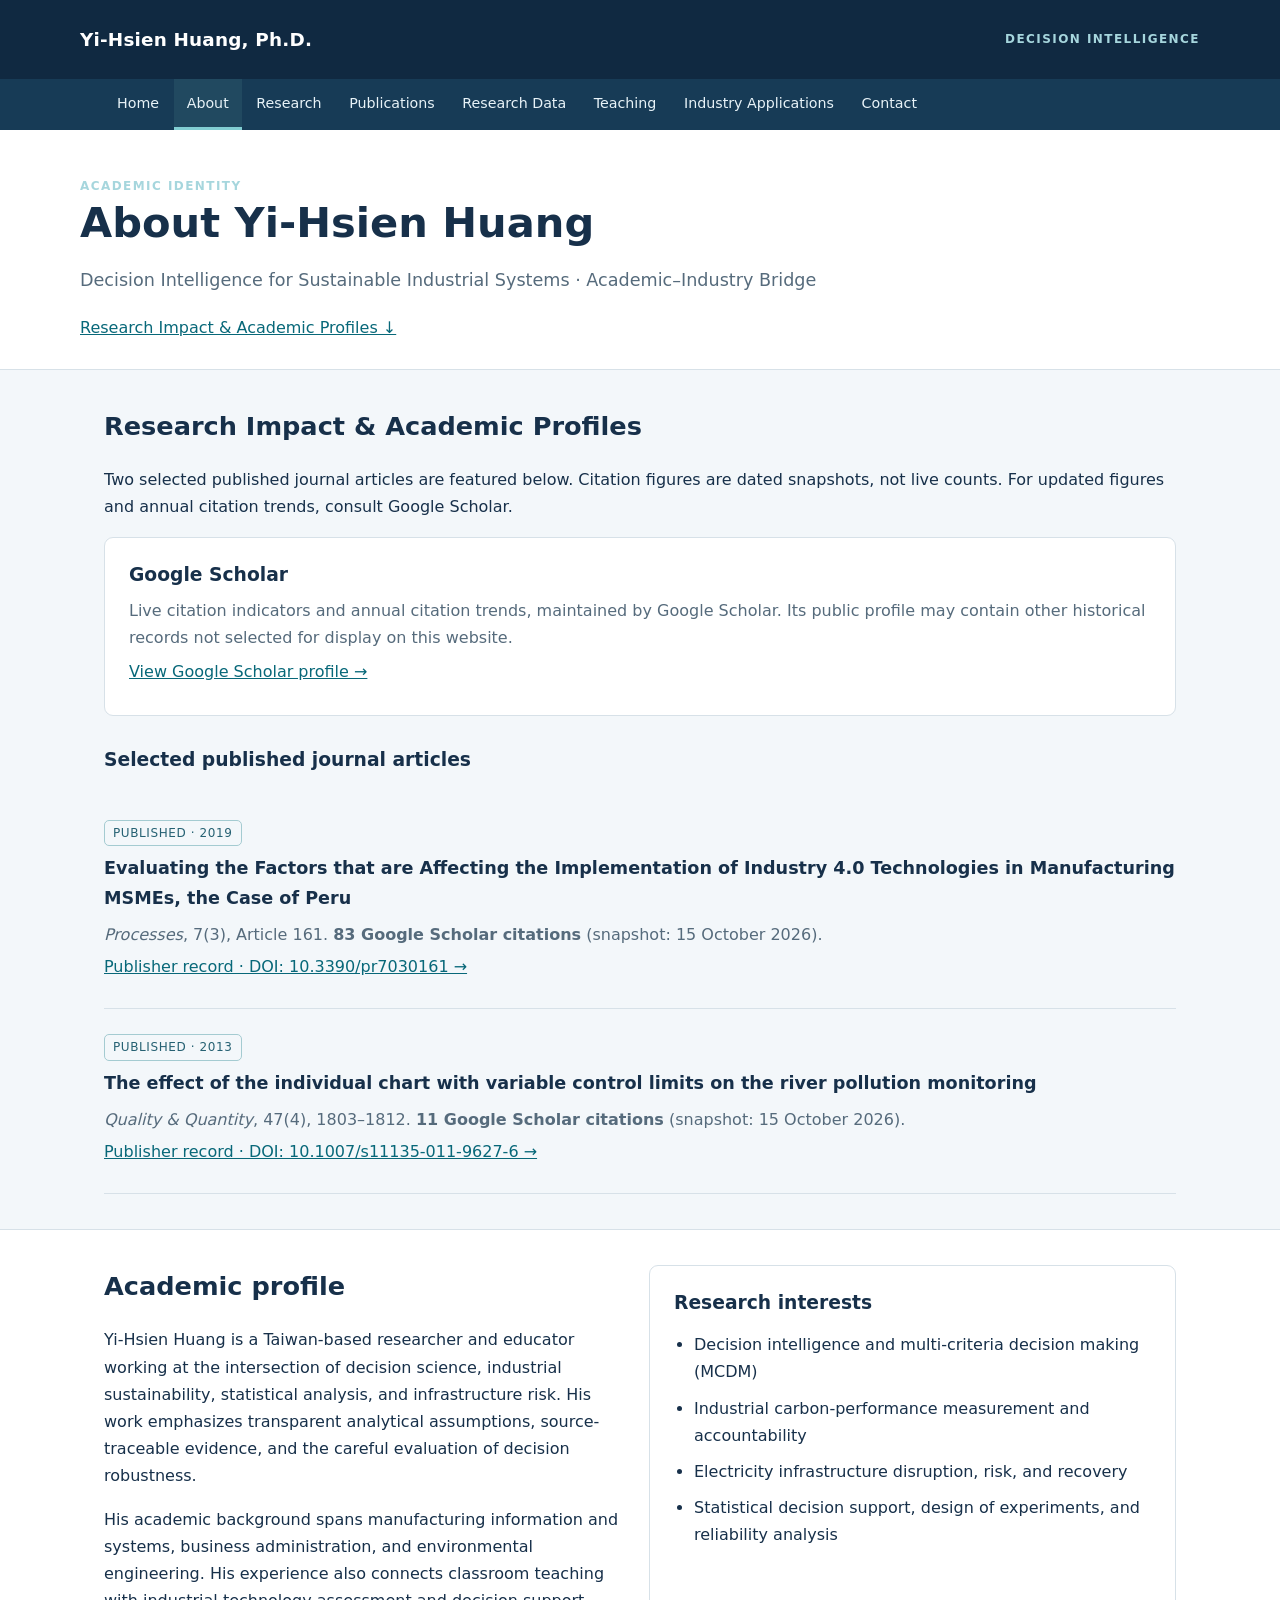
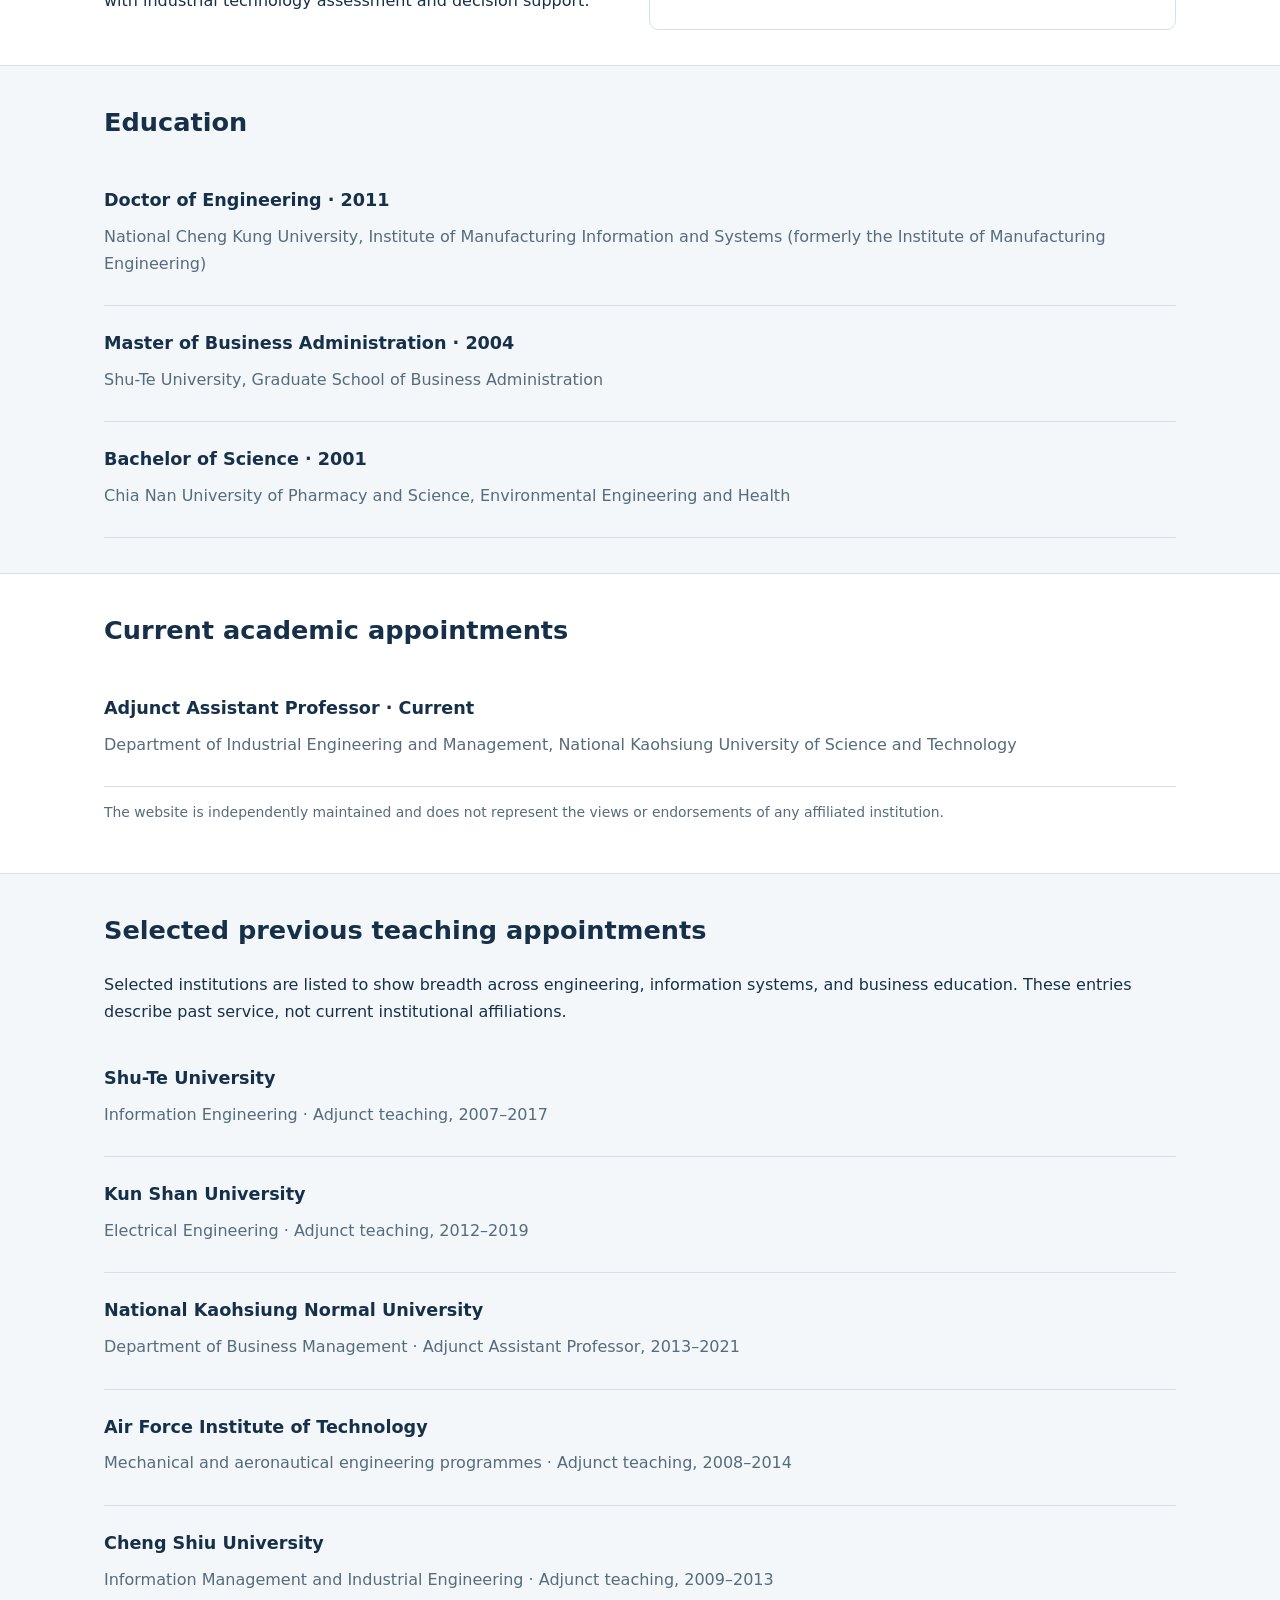
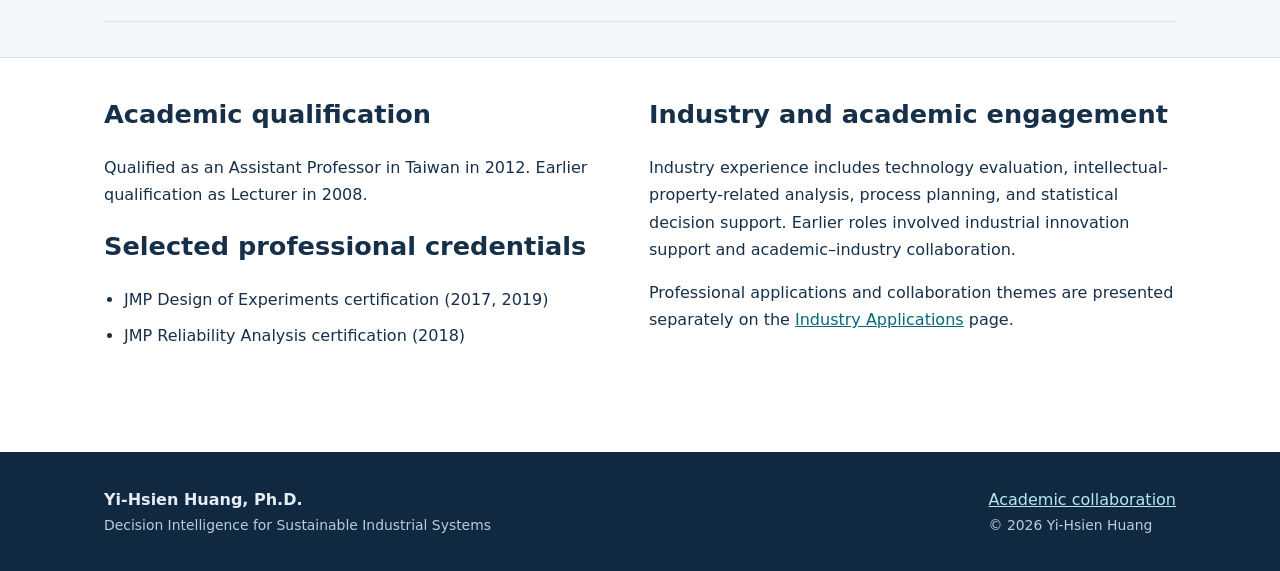
==== commit f603b776: "Update teaching and research impact V2.2.1" ====
--- a/about.html
+++ b/about.html
@@ -1,23 +1,33 @@
 <!doctype html>
-<html lang="en">
-<head>
-<meta charset="utf-8"><meta name="viewport" content="width=device-width, initial-scale=1">
-<meta name="description" content="Yi-Hsien Huang, Ph.D.: academic identity, education, selected teaching appointments, and industry-connected decision research.">
-<meta name="author" content="Yi-Hsien Huang"><meta name="color-scheme" content="light">
-<title>About | Yi-Hsien Huang, Ph.D.</title>
-<link rel="canonical" href="https://huang4343.github.io/about.html">
-<link rel="stylesheet" href="assets/style.css"><script src="assets/site.js" defer></script>
-</head>
-<body>
-<a class="skip" href="#main">Skip to content</a>
-<header class="site-header"><div class="container header-top"><a class="brand" href="index.html">Yi-Hsien Huang, Ph.D.</a><span class="eyebrow">Decision Intelligence</span></div>
+<html lang="en"><head><meta charset="utf-8"><meta name="viewport" content="width=device-width,initial-scale=1">
+<meta name="description" content="Academic identity, teaching background, and selected research impact for Yi-Hsien Huang."><meta name="author" content="Yi-Hsien Huang"><meta name="color-scheme" content="light">
+<title>About | Yi-Hsien Huang, Ph.D.</title><link rel="canonical" href="https://huang4343.github.io/about.html">
+<link rel="stylesheet" href="assets/style.css"><script src="assets/site.js" defer></script></head>
+<body><a class="skip" href="#main">Skip to content</a><header class="site-header"><div class="container header-top"><a class="brand" href="index.html">Yi-Hsien Huang, Ph.D.</a><span class="eyebrow">Decision Intelligence</span></div>
 <nav class="site-nav" aria-label="Main navigation"><div class="container nav-inner">
 <a href="index.html">Home</a><a href="about.html" aria-current="page">About</a><a href="research.html">Research</a><a href="publications.html">Publications</a><a href="data.html">Research Data</a><a href="teaching.html">Teaching</a><a href="industry.html">Industry Applications</a><a href="contact.html">Contact</a>
 </div></nav></header>
 <main id="main">
-<div class="container page-intro"><div class="eyebrow">Academic identity</div><h1>About Yi-Hsien Huang</h1><p class="lede">Decision Intelligence for Sustainable Industrial Systems · Academic–Industry Bridge</p></div>
-<section class="section"><div class="container grid two"><div>
-<h2>Academic profile</h2>
+<div class="container page-intro"><div class="eyebrow">Academic identity</div><h1>About Yi-Hsien Huang</h1>
+<p class="lede">Decision Intelligence for Sustainable Industrial Systems · Academic–Industry Bridge</p>
+<p><a href="#research-impact">Research Impact &amp; Academic Profiles ↓</a></p></div>
+<section class="section band" id="research-impact"><div class="container">
+<h2>Research Impact &amp; Academic Profiles</h2>
+<p>Two selected published journal articles are featured below. Citation figures are dated snapshots, not live counts. For updated figures and annual citation trends, consult Google Scholar.</p>
+<div class="card"><h3>Google Scholar</h3>
+<p>Live citation indicators and annual citation trends, maintained by Google Scholar. Its public profile may contain other historical records not selected for display on this website.</p>
+<p><a href="https://scholar.google.com/citations?user=IzqlOCoAAAAJ" target="_blank" rel="noopener noreferrer">View Google Scholar profile →</a></p></div>
+<h3 style="margin-top:28px">Selected published journal articles</h3>
+<div class="entry"><span class="pill">Published · 2019</span>
+<h3>Evaluating the Factors that are Affecting the Implementation of Industry 4.0 Technologies in Manufacturing MSMEs, the Case of Peru</h3>
+<p><em>Processes</em>, 7(3), Article 161. <strong>83 Google Scholar citations</strong> (snapshot: 15 October 2026).</p>
+<p><a href="https://doi.org/10.3390/pr7030161" rel="noopener noreferrer">Publisher record · DOI: 10.3390/pr7030161 →</a></p></div>
+<div class="entry"><span class="pill">Published · 2013</span>
+<h3>The effect of the individual chart with variable control limits on the river pollution monitoring</h3>
+<p><em>Quality &amp; Quantity</em>, 47(4), 1803–1812. <strong>11 Google Scholar citations</strong> (snapshot: 15 October 2026).</p>
+<p><a href="https://doi.org/10.1007/s11135-011-9627-6" rel="noopener noreferrer">Publisher record · DOI: 10.1007/s11135-011-9627-6 →</a></p></div>
+</div></section>
+<section class="section"><div class="container grid two"><div><h2>Academic profile</h2>
 <p>Yi-Hsien Huang is a Taiwan-based researcher and educator working at the intersection of decision science, industrial sustainability, statistical analysis, and infrastructure risk. His work emphasizes transparent analytical assumptions, source-traceable evidence, and the careful evaluation of decision robustness.</p>
 <p>His academic background spans manufacturing information and systems, business administration, and environmental engineering. His experience also connects classroom teaching with industrial technology assessment and decision support.</p>
 </div><div class="card"><h3>Research interests</h3><ul class="list-clean">
@@ -47,18 +57,4 @@
 <h2>Academic qualification</h2><p>Qualified as an Assistant Professor in Taiwan in 2012. Earlier qualification as Lecturer in 2008.</p>
 <h2>Selected professional credentials</h2><ul class="list-clean"><li>JMP Design of Experiments certification (2017, 2019)</li><li>JMP Reliability Analysis certification (2018)</li></ul>
 </div><div><h2>Industry and academic engagement</h2><p>Industry experience includes technology evaluation, intellectual-property-related analysis, process planning, and statistical decision support. Earlier roles involved industrial innovation support and academic–industry collaboration.</p><p>Professional applications and collaboration themes are presented separately on the <a href="industry.html">Industry Applications</a> page.</p></div></div></section>
-
-<section class="section band"><div class="container">
-<h2>Research impact &amp; academic profiles</h2>
-<p>Find the latest scholarly citations and yearly citation trends through the live researcher profile. Counts change over time and are not reproduced as fixed statistics on this website.</p>
-<div class="grid two">
-<article class="card"><h3>Google Scholar</h3>
-<p>Published works, citation history, h-index, and annual citation trends.</p>
-<p><a href="https://scholar.google.com/citations?user=IzqlOCoAAAAJ" target="_blank" rel="noopener noreferrer">View Google Scholar profile →</a></p></article>
-<article class="card"><h3>Selected scholarly outputs</h3>
-<p>A curated list of published journal articles and confirmed conference participation, with publisher-issued identifiers where available.</p>
-<p><a href="publications.html">Browse selected publications →</a></p></article>
-</div></div></section>
-</main>
-<footer class="footer"><div class="container footer-row"><div><strong>Yi-Hsien Huang, Ph.D.</strong><div class="small">Decision Intelligence for Sustainable Industrial Systems</div></div><div><a href="contact.html">Academic collaboration</a><div class="small">© <span data-year>2026</span> Yi-Hsien Huang</div></div></div></footer>
-</body></html>
+</main><footer class="footer"><div class="container footer-row"><div><strong>Yi-Hsien Huang, Ph.D.</strong><div class="small">Decision Intelligence for Sustainable Industrial Systems</div></div><div><a href="contact.html">Academic collaboration</a><div class="small">© <span data-year>2026</span> Yi-Hsien Huang</div></div></div></footer></body></html>
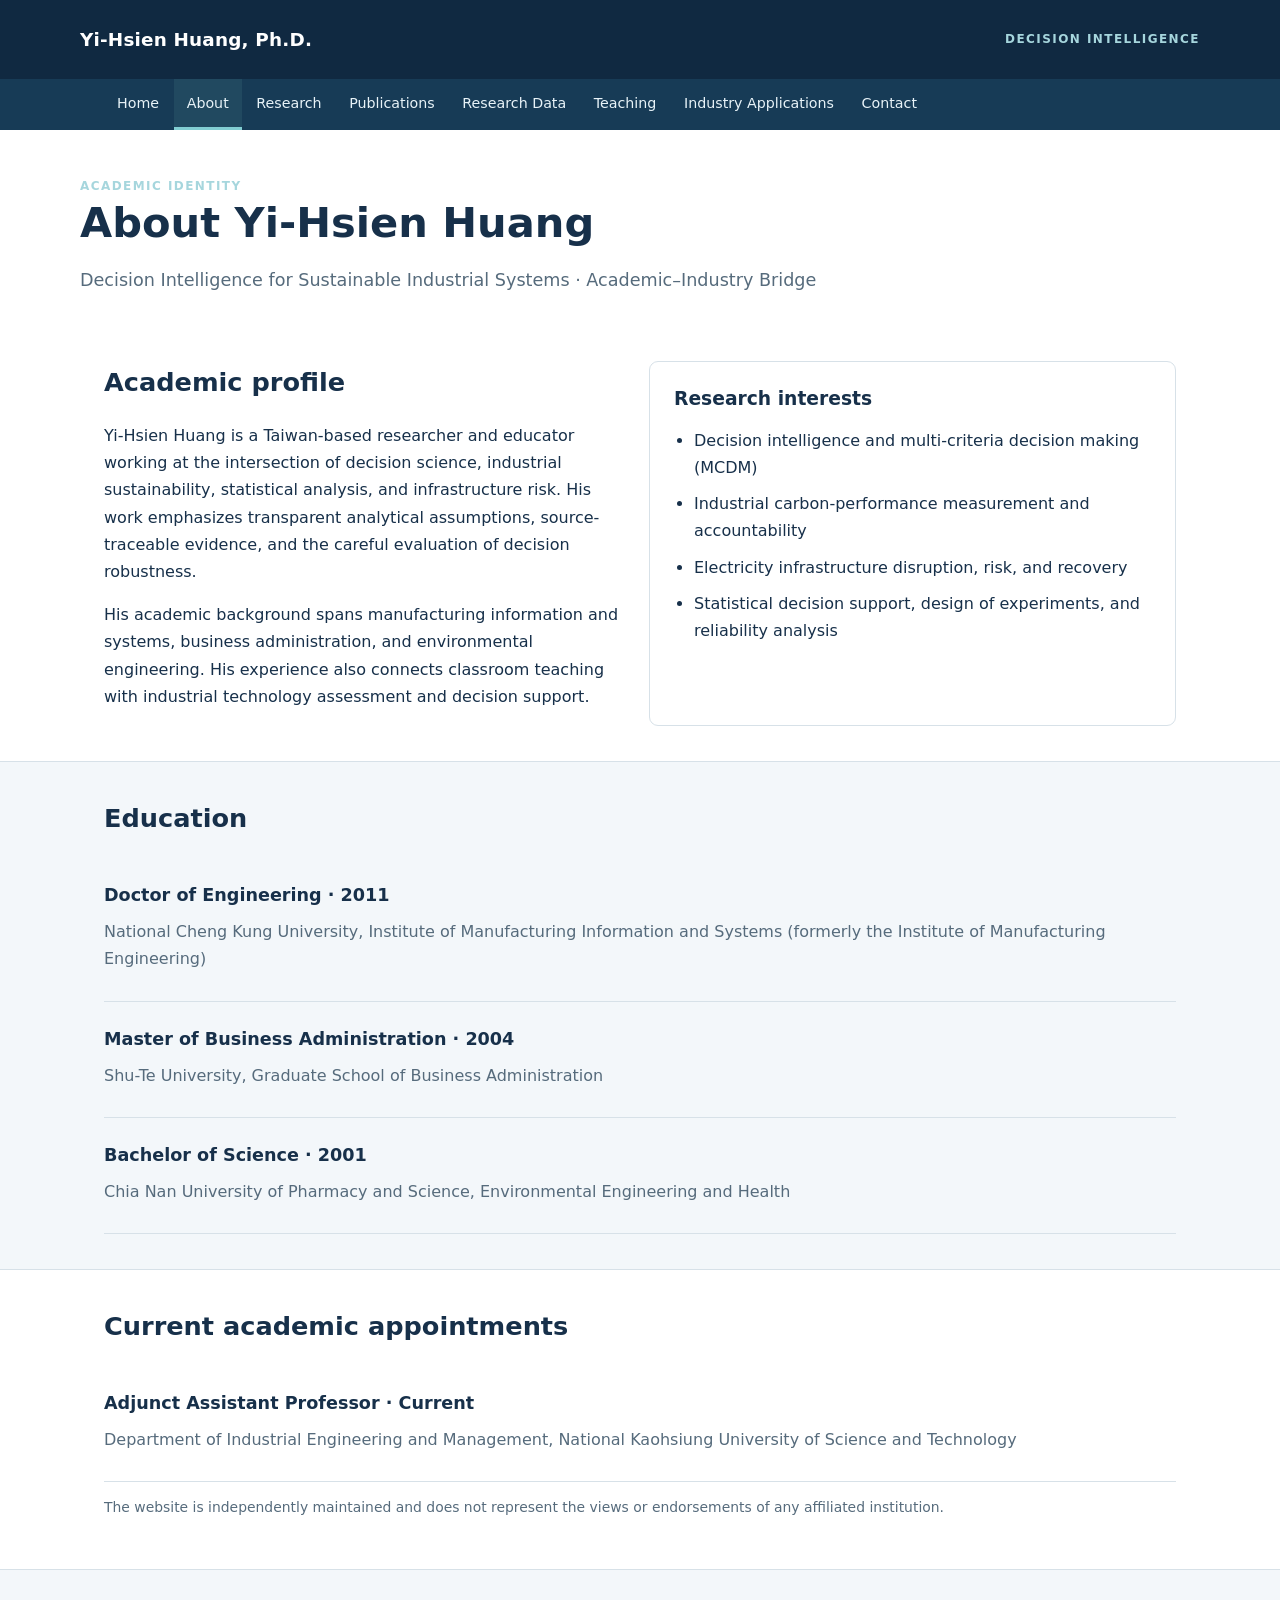
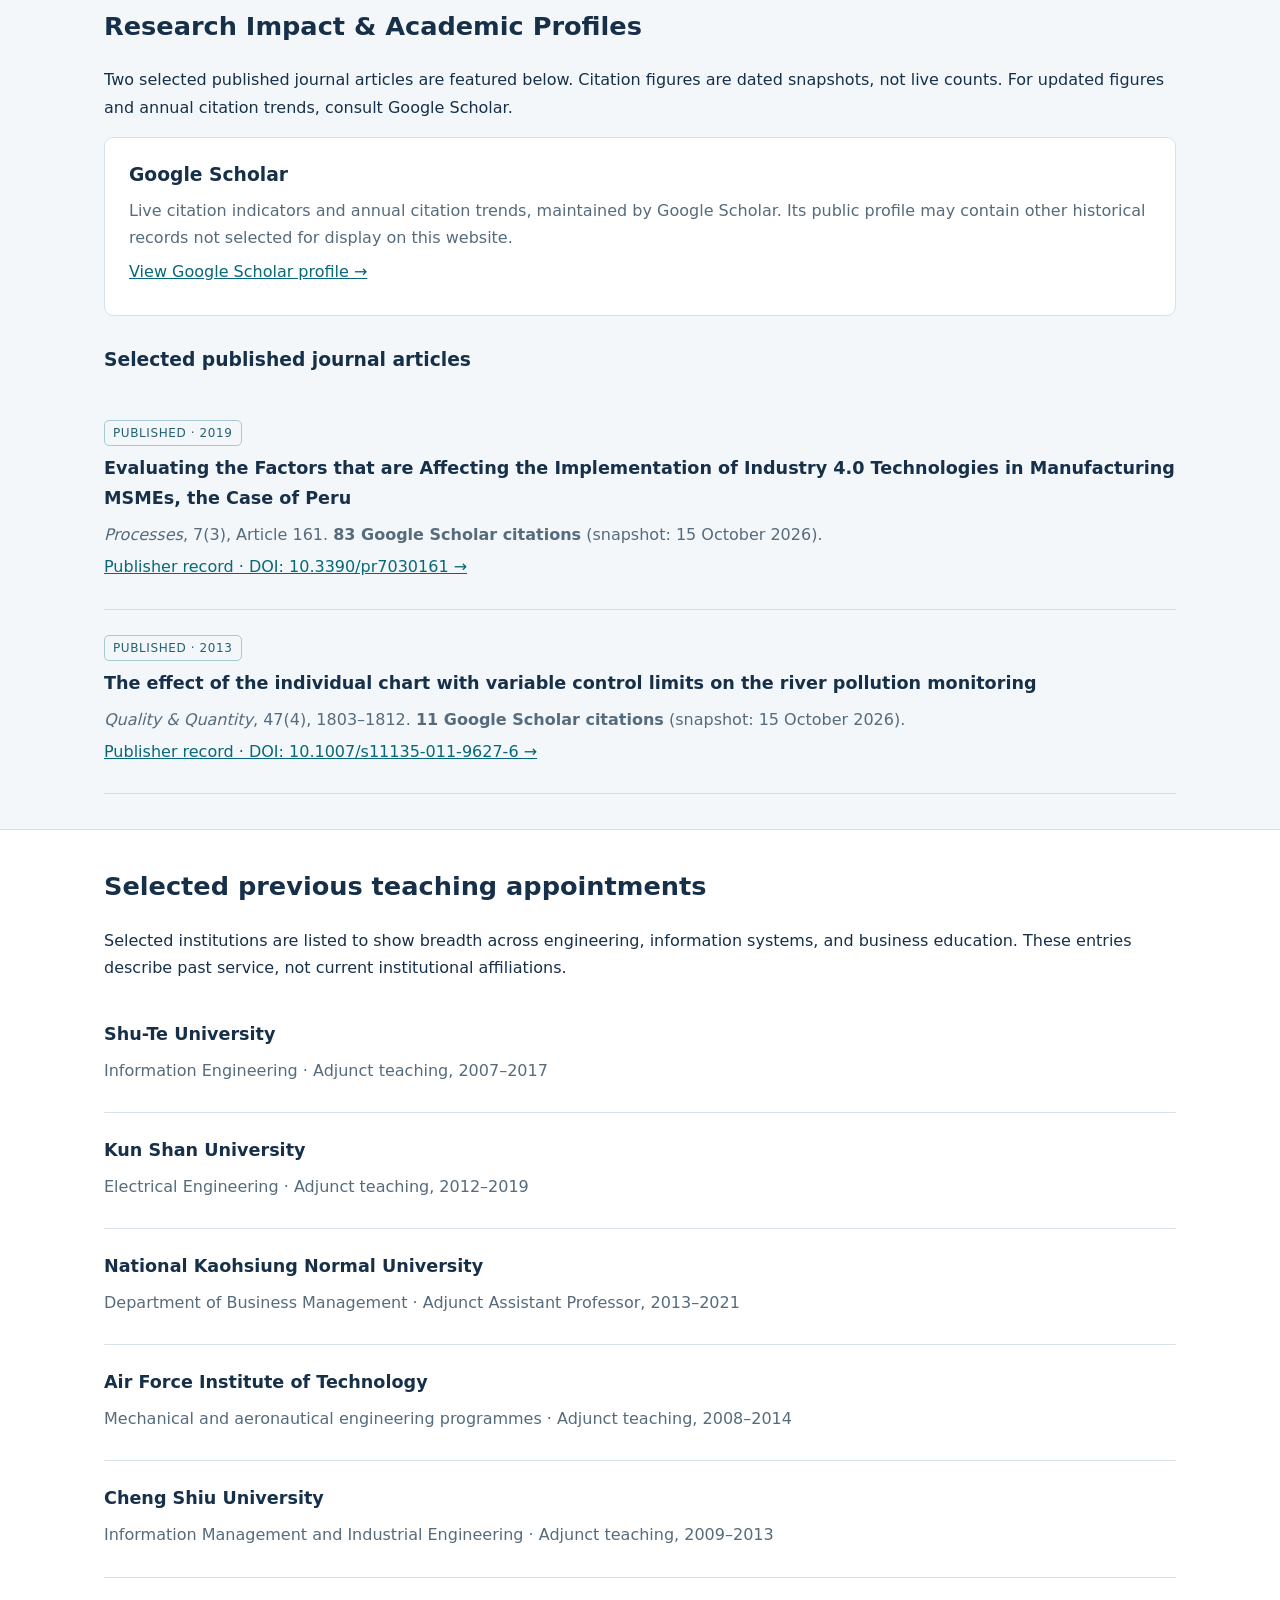
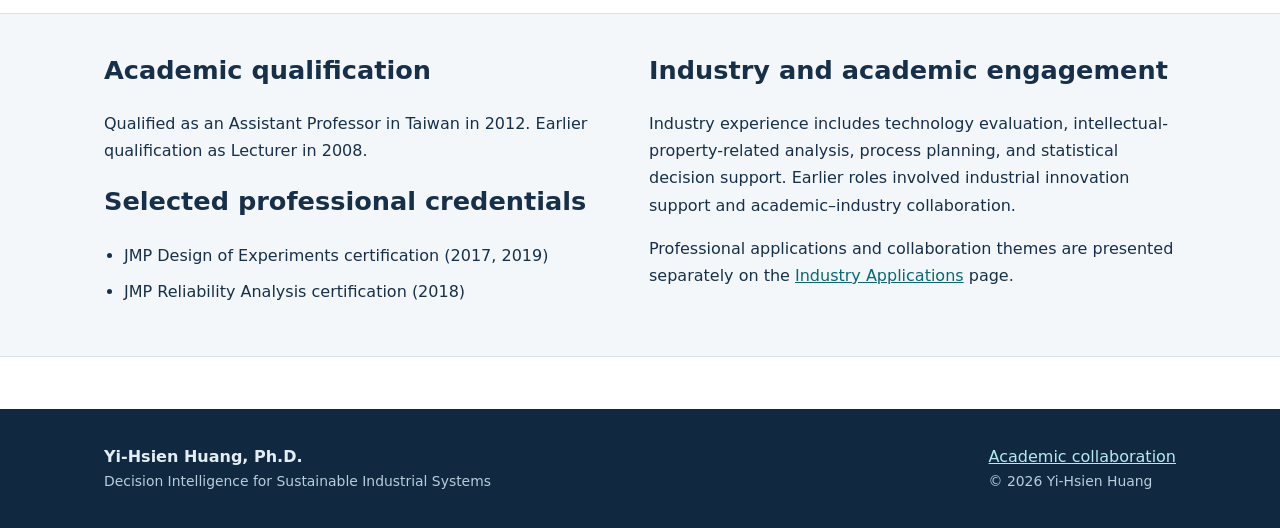
==== commit 1b00ac71: "Fix Google Scholar profile URL V2.2.2" ====
--- a/about.html
+++ b/about.html
@@ -10,23 +10,8 @@
 <main id="main">
 <div class="container page-intro"><div class="eyebrow">Academic identity</div><h1>About Yi-Hsien Huang</h1>
 <p class="lede">Decision Intelligence for Sustainable Industrial Systems · Academic–Industry Bridge</p>
-<p><a href="#research-impact">Research Impact &amp; Academic Profiles ↓</a></p></div>
-<section class="section band" id="research-impact"><div class="container">
-<h2>Research Impact &amp; Academic Profiles</h2>
-<p>Two selected published journal articles are featured below. Citation figures are dated snapshots, not live counts. For updated figures and annual citation trends, consult Google Scholar.</p>
-<div class="card"><h3>Google Scholar</h3>
-<p>Live citation indicators and annual citation trends, maintained by Google Scholar. Its public profile may contain other historical records not selected for display on this website.</p>
-<p><a href="https://scholar.google.com/citations?user=IzqlOCoAAAAJ" target="_blank" rel="noopener noreferrer">View Google Scholar profile →</a></p></div>
-<h3 style="margin-top:28px">Selected published journal articles</h3>
-<div class="entry"><span class="pill">Published · 2019</span>
-<h3>Evaluating the Factors that are Affecting the Implementation of Industry 4.0 Technologies in Manufacturing MSMEs, the Case of Peru</h3>
-<p><em>Processes</em>, 7(3), Article 161. <strong>83 Google Scholar citations</strong> (snapshot: 15 October 2026).</p>
-<p><a href="https://doi.org/10.3390/pr7030161" rel="noopener noreferrer">Publisher record · DOI: 10.3390/pr7030161 →</a></p></div>
-<div class="entry"><span class="pill">Published · 2013</span>
-<h3>The effect of the individual chart with variable control limits on the river pollution monitoring</h3>
-<p><em>Quality &amp; Quantity</em>, 47(4), 1803–1812. <strong>11 Google Scholar citations</strong> (snapshot: 15 October 2026).</p>
-<p><a href="https://doi.org/10.1007/s11135-011-9627-6" rel="noopener noreferrer">Publisher record · DOI: 10.1007/s11135-011-9627-6 →</a></p></div>
-</div></section>
+</div>
+
 <section class="section"><div class="container grid two"><div><h2>Academic profile</h2>
 <p>Yi-Hsien Huang is a Taiwan-based researcher and educator working at the intersection of decision science, industrial sustainability, statistical analysis, and infrastructure risk. His work emphasizes transparent analytical assumptions, source-traceable evidence, and the careful evaluation of decision robustness.</p>
 <p>His academic background spans manufacturing information and systems, business administration, and environmental engineering. His experience also connects classroom teaching with industrial technology assessment and decision support.</p>
@@ -45,7 +30,23 @@
 <div class="entry"><h3>Adjunct Assistant Professor · Current</h3><p>Department of Industrial Engineering and Management, National Kaohsiung University of Science and Technology</p></div>
 <p class="small">The website is independently maintained and does not represent the views or endorsements of any affiliated institution.</p>
 </div></section>
-<section class="section band"><div class="container"><h2>Selected previous teaching appointments</h2>
+<section class="section band" id="research-impact"><div class="container">
+<h2>Research Impact &amp; Academic Profiles</h2>
+<p>Two selected published journal articles are featured below. Citation figures are dated snapshots, not live counts. For updated figures and annual citation trends, consult Google Scholar.</p>
+<div class="card"><h3>Google Scholar</h3>
+<p>Live citation indicators and annual citation trends, maintained by Google Scholar. Its public profile may contain other historical records not selected for display on this website.</p>
+<p><a href="https://scholar.google.com/citations?user=Izql0CoAAAAJ" target="_blank" rel="noopener noreferrer">View Google Scholar profile →</a></p></div>
+<h3 style="margin-top:28px">Selected published journal articles</h3>
+<div class="entry"><span class="pill">Published · 2019</span>
+<h3>Evaluating the Factors that are Affecting the Implementation of Industry 4.0 Technologies in Manufacturing MSMEs, the Case of Peru</h3>
+<p><em>Processes</em>, 7(3), Article 161. <strong>83 Google Scholar citations</strong> (snapshot: 15 October 2026).</p>
+<p><a href="https://doi.org/10.3390/pr7030161" rel="noopener noreferrer">Publisher record · DOI: 10.3390/pr7030161 →</a></p></div>
+<div class="entry"><span class="pill">Published · 2013</span>
+<h3>The effect of the individual chart with variable control limits on the river pollution monitoring</h3>
+<p><em>Quality &amp; Quantity</em>, 47(4), 1803–1812. <strong>11 Google Scholar citations</strong> (snapshot: 15 October 2026).</p>
+<p><a href="https://doi.org/10.1007/s11135-011-9627-6" rel="noopener noreferrer">Publisher record · DOI: 10.1007/s11135-011-9627-6 →</a></p></div>
+</div></section>
+<section class="section"><div class="container"><h2>Selected previous teaching appointments</h2>
 <p>Selected institutions are listed to show breadth across engineering, information systems, and business education. These entries describe past service, not current institutional affiliations.</p>
 <div class="entry"><h3>Shu-Te University</h3><p>Information Engineering · Adjunct teaching, 2007–2017</p></div>
 <div class="entry"><h3>Kun Shan University</h3><p>Electrical Engineering · Adjunct teaching, 2012–2019</p></div>
@@ -53,7 +54,7 @@
 <div class="entry"><h3>Air Force Institute of Technology</h3><p>Mechanical and aeronautical engineering programmes · Adjunct teaching, 2008–2014</p></div>
 <div class="entry"><h3>Cheng Shiu University</h3><p>Information Management and Industrial Engineering · Adjunct teaching, 2009–2013</p></div>
 </div></section>
-<section class="section"><div class="container grid two"><div>
+<section class="section band"><div class="container grid two"><div>
 <h2>Academic qualification</h2><p>Qualified as an Assistant Professor in Taiwan in 2012. Earlier qualification as Lecturer in 2008.</p>
 <h2>Selected professional credentials</h2><ul class="list-clean"><li>JMP Design of Experiments certification (2017, 2019)</li><li>JMP Reliability Analysis certification (2018)</li></ul>
 </div><div><h2>Industry and academic engagement</h2><p>Industry experience includes technology evaluation, intellectual-property-related analysis, process planning, and statistical decision support. Earlier roles involved industrial innovation support and academic–industry collaboration.</p><p>Professional applications and collaboration themes are presented separately on the <a href="industry.html">Industry Applications</a> page.</p></div></div></section>
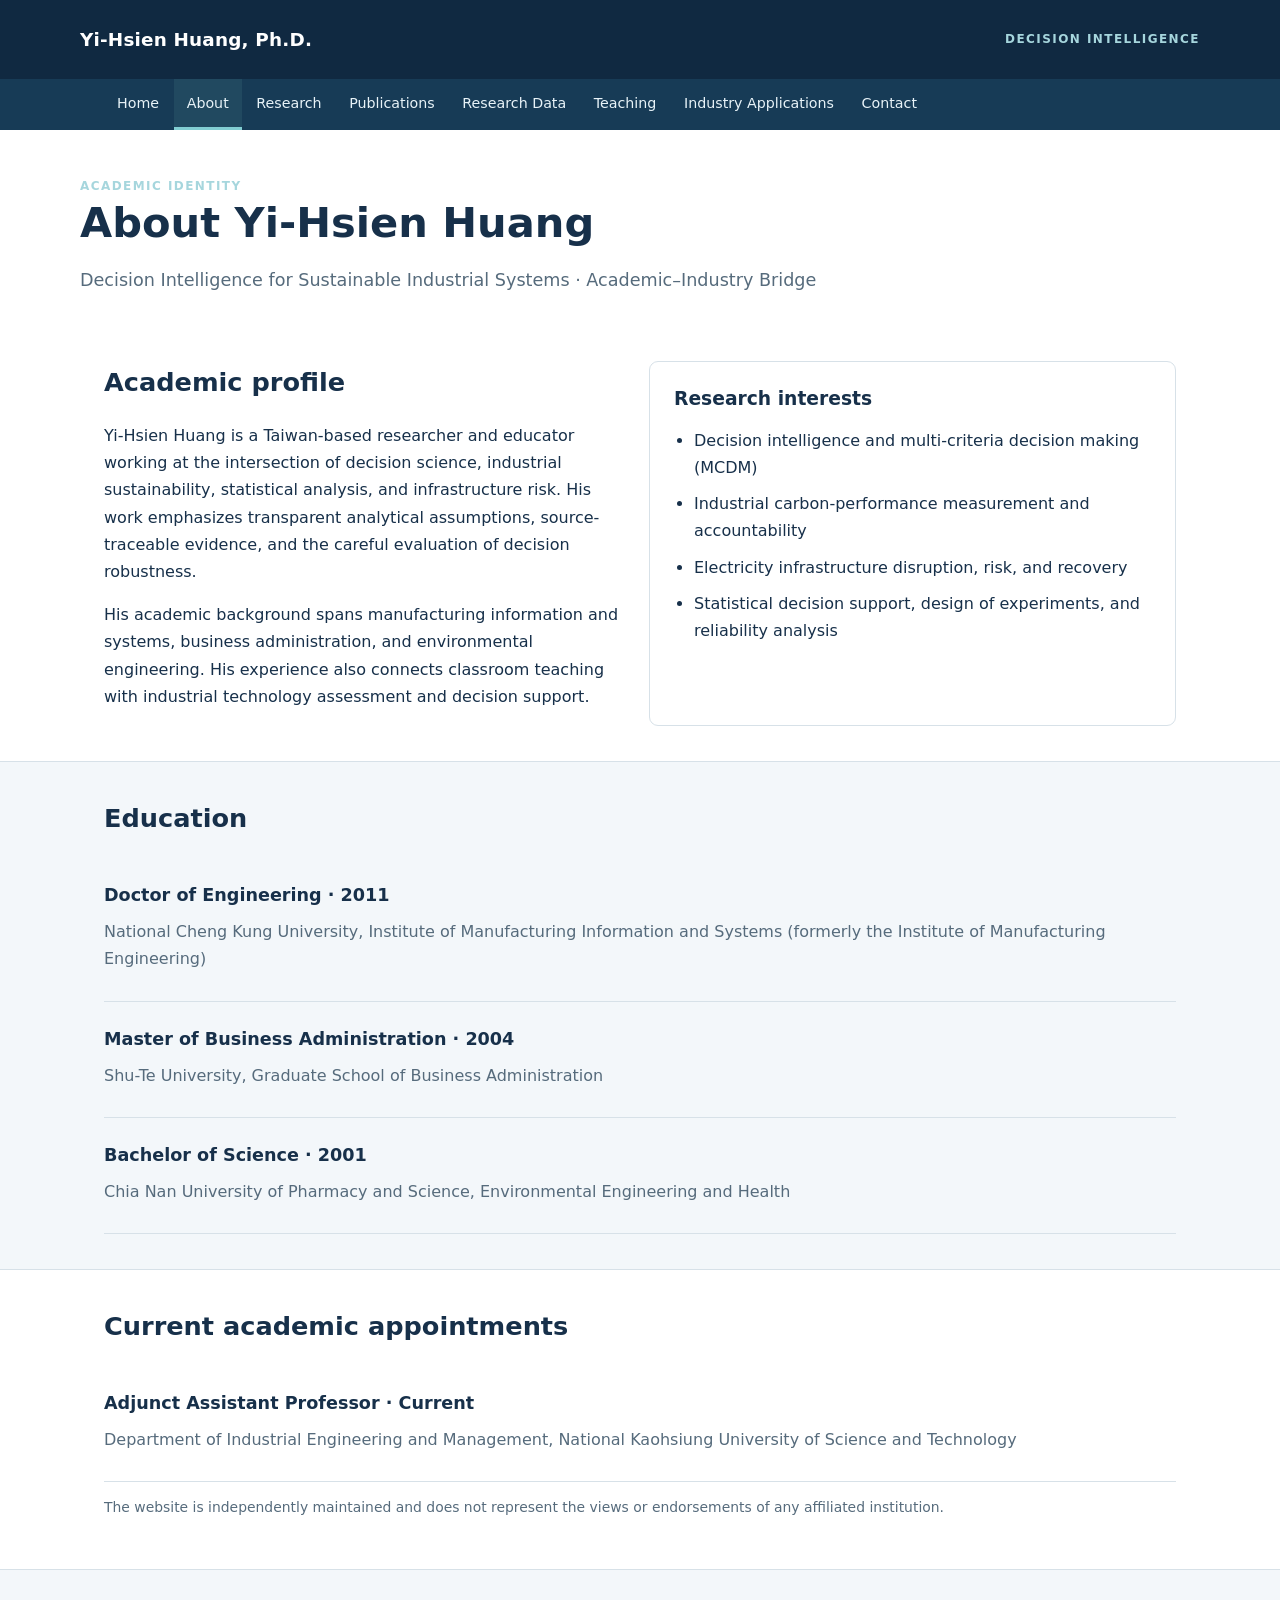
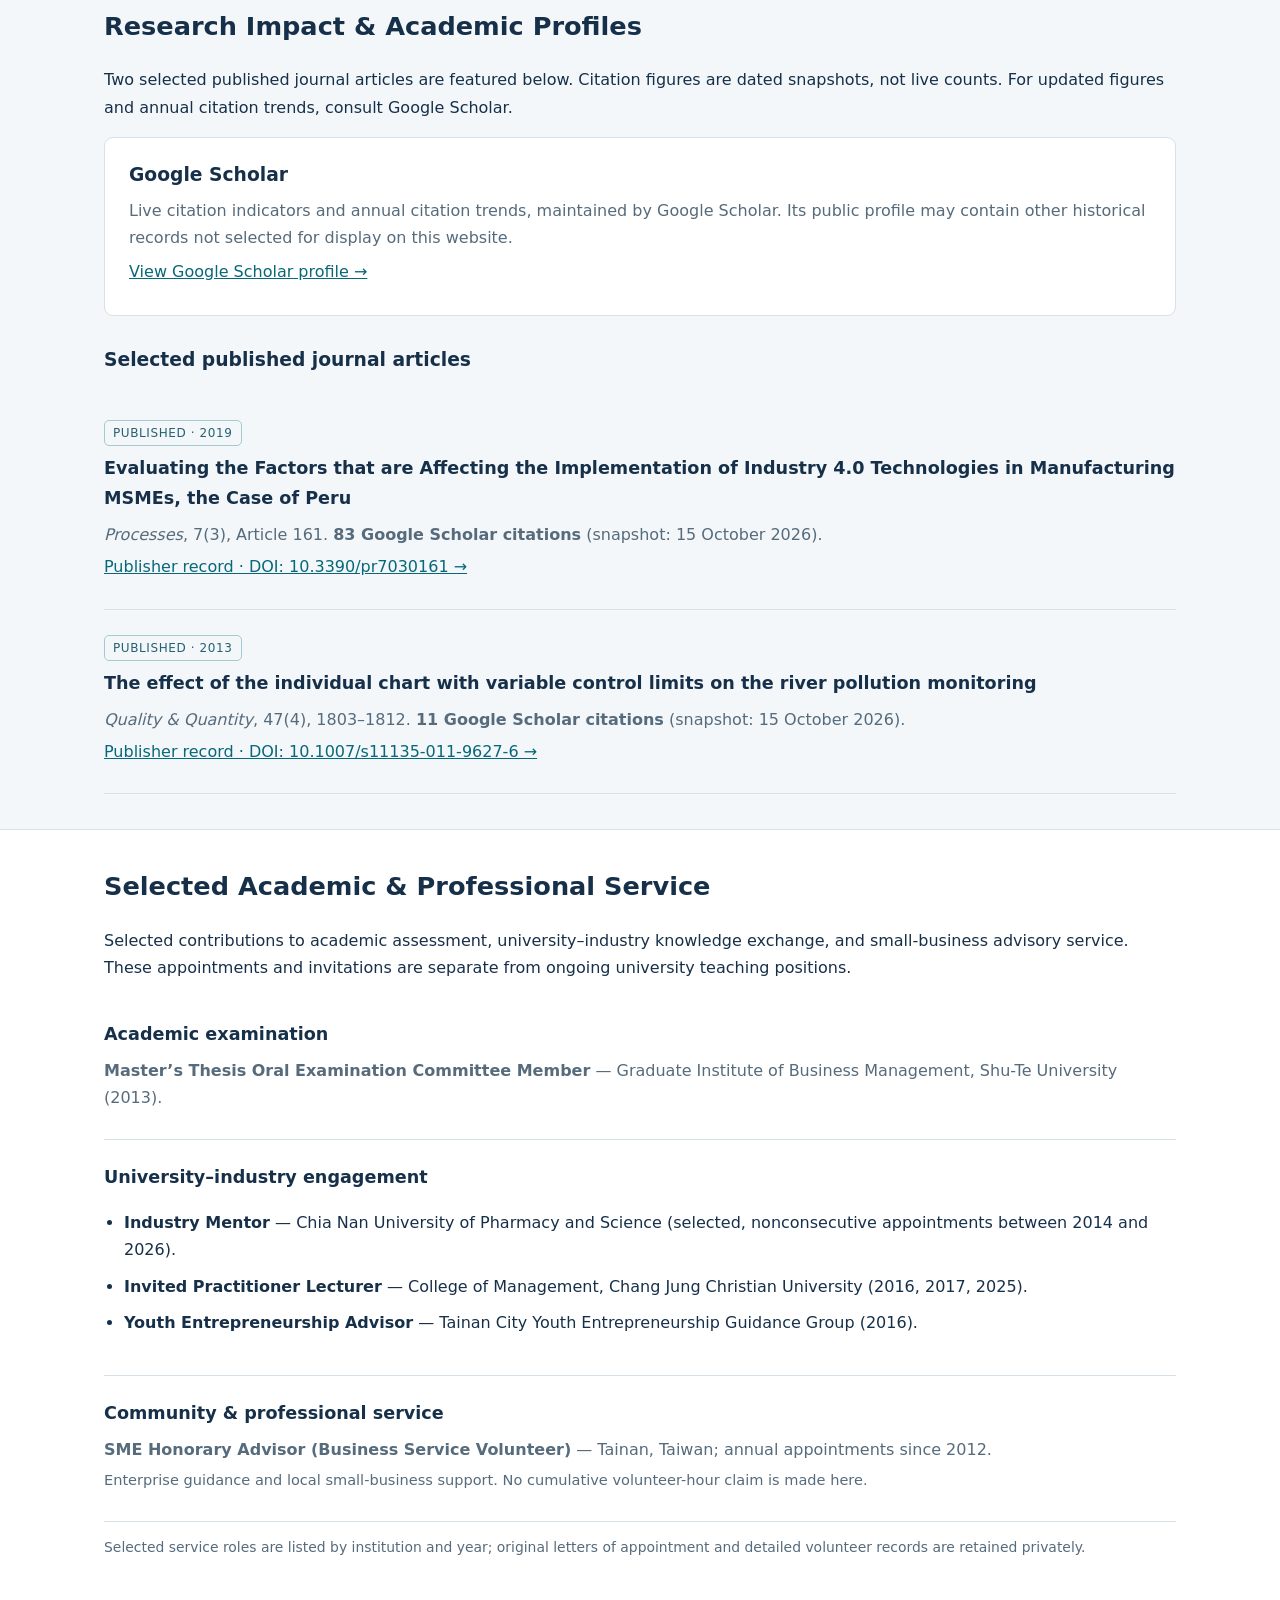
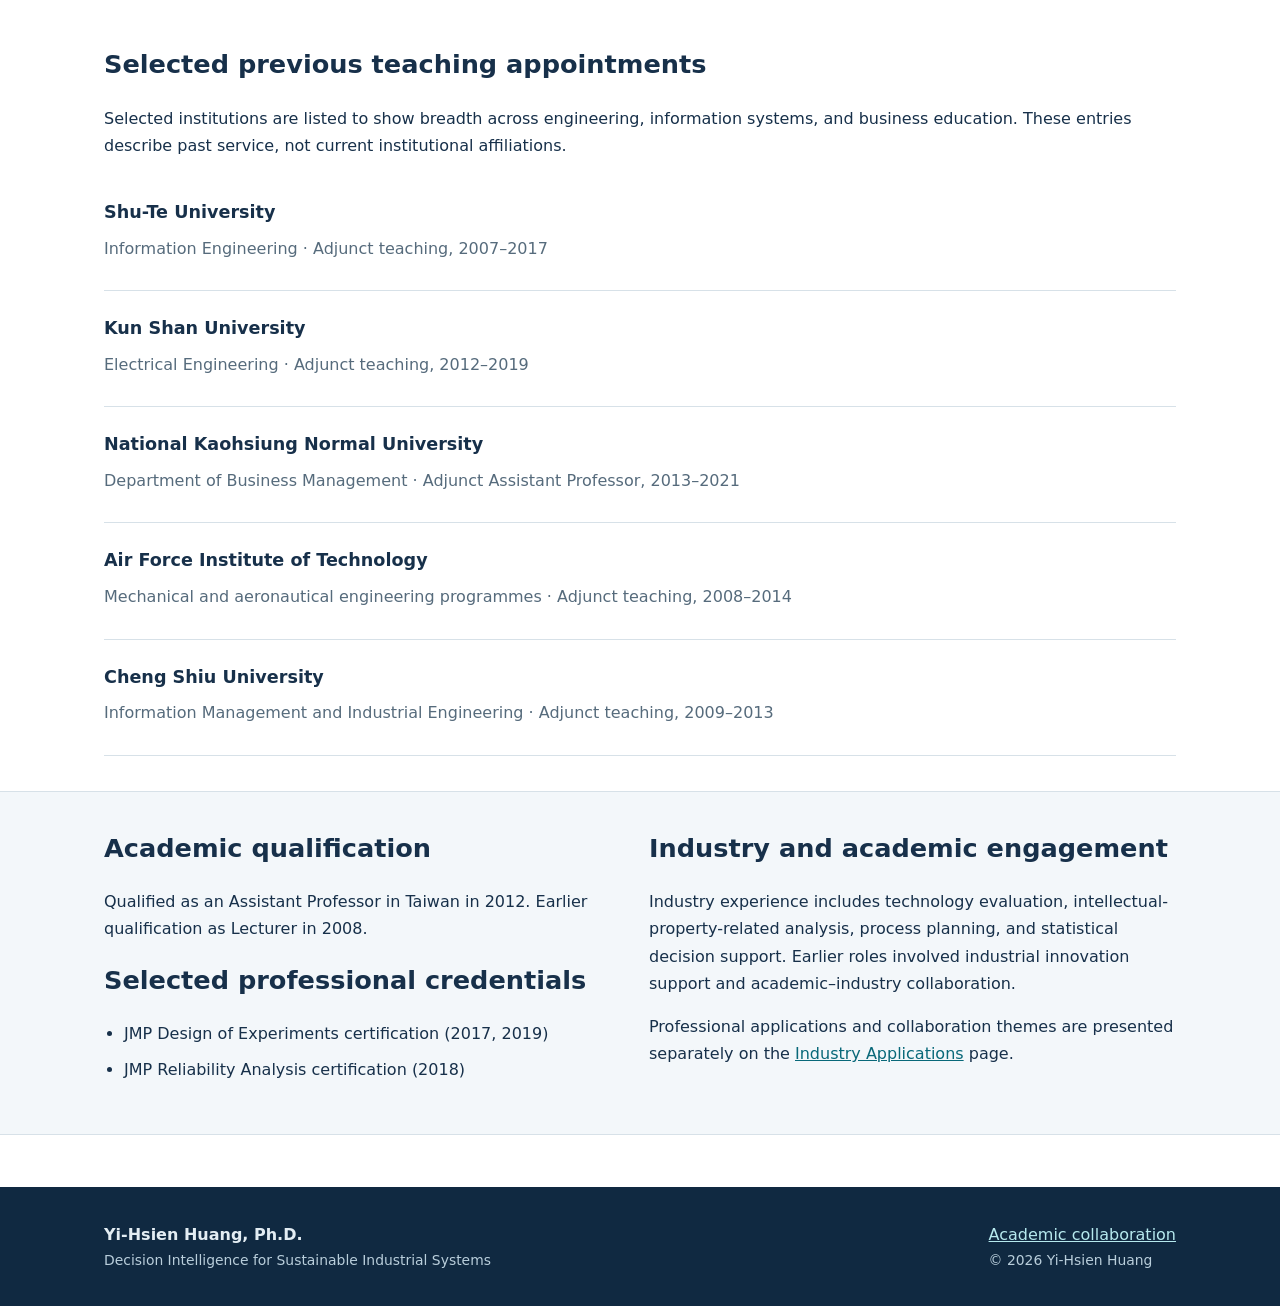
==== commit a1766ce7: "+selected academic and professional service V2.2.4" ====
--- a/about.html
+++ b/about.html
@@ -46,6 +46,22 @@
 <p><em>Quality &amp; Quantity</em>, 47(4), 1803–1812. <strong>11 Google Scholar citations</strong> (snapshot: 15 October 2026).</p>
 <p><a href="https://doi.org/10.1007/s11135-011-9627-6" rel="noopener noreferrer">Publisher record · DOI: 10.1007/s11135-011-9627-6 →</a></p></div>
 </div></section>
+<section class="section" id="academic-service"><div class="container">
+<h2>Selected Academic &amp; Professional Service</h2>
+<p>Selected contributions to academic assessment, university–industry knowledge exchange, and small-business advisory service. These appointments and invitations are separate from ongoing university teaching positions.</p>
+<div class="entry"><h3>Academic examination</h3>
+<p><strong>Master’s Thesis Oral Examination Committee Member</strong> — Graduate Institute of Business Management, Shu-Te University (2013).</p></div>
+<div class="entry"><h3>University–industry engagement</h3>
+<ul class="list-clean">
+<li><strong>Industry Mentor</strong> — Chia Nan University of Pharmacy and Science (selected, nonconsecutive appointments between 2014 and 2026).</li>
+<li><strong>Invited Practitioner Lecturer</strong> — College of Management, Chang Jung Christian University (2016, 2017, 2025).</li>
+<li><strong>Youth Entrepreneurship Advisor</strong> — Tainan City Youth Entrepreneurship Guidance Group (2016).</li>
+</ul></div>
+<div class="entry"><h3>Community &amp; professional service</h3>
+<p><strong>SME Honorary Advisor (Business Service Volunteer)</strong> — Tainan, Taiwan; annual appointments since 2012.</p>
+<p class="meta">Enterprise guidance and local small-business support. No cumulative volunteer-hour claim is made here.</p></div>
+<p class="small">Selected service roles are listed by institution and year; original letters of appointment and detailed volunteer records are retained privately.</p>
+</div></section>
 <section class="section"><div class="container"><h2>Selected previous teaching appointments</h2>
 <p>Selected institutions are listed to show breadth across engineering, information systems, and business education. These entries describe past service, not current institutional affiliations.</p>
 <div class="entry"><h3>Shu-Te University</h3><p>Information Engineering · Adjunct teaching, 2007–2017</p></div>
